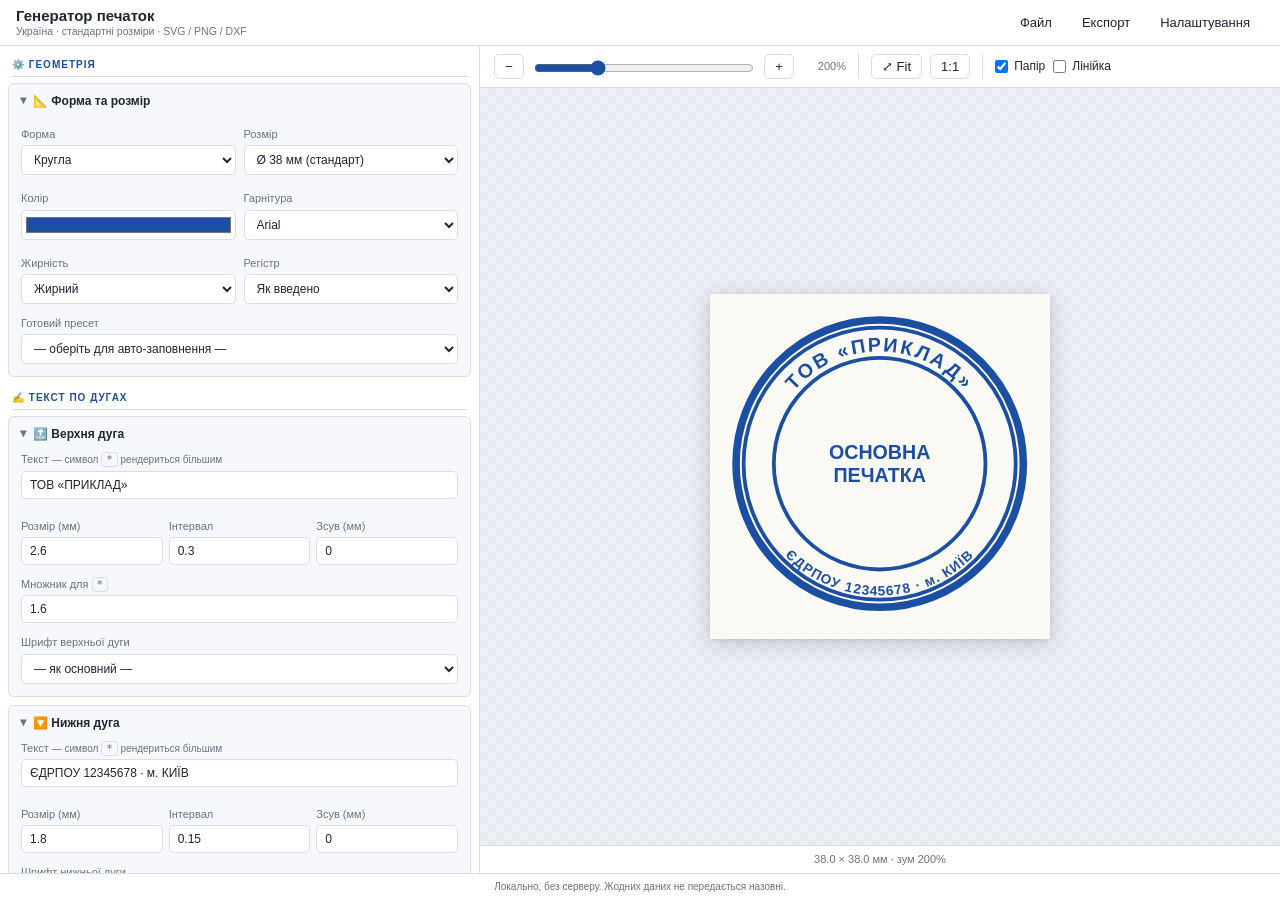
==== index.html @ 59ad6c91 "feat: батч UX — секції за формою, click-to-edit, овальні арки - Трикутник: bbox-центрований замість " ====
<!DOCTYPE html>
<html lang="uk">
<head>
<meta charset="UTF-8" />
<meta name="viewport" content="width=device-width, initial-scale=1.0" />
<title>Генератор печаток — Україна</title>
<link rel="stylesheet" href="style.css" />
</head>
<body>
<header>
  <div class="header-inner">
    <div class="header-title">
      <h1>Генератор печаток</h1>
      <p class="subtitle">Україна · стандартні розміри · SVG / PNG / DXF</p>
    </div>
    <nav class="menubar">
      <div class="menu" data-menu="file">
        <button class="menu-trigger" type="button">Файл</button>
        <ul class="menu-dropdown" role="menu">
          <li class="menu-section">У браузері (швидко)</li>
          <li><button class="menu-item" id="saveAsUserPreset" type="button"><span class="mi-icon">★</span>Зберегти як пресет…</button></li>
          <li><button class="menu-item" id="deleteUserPreset" type="button"><span class="mi-icon">🗑</span>Видалити пресет з браузера…</button></li>
          <li class="separator"></li>
          <li class="menu-section">Файл</li>
          <li><button class="menu-item" id="importJson" type="button"><span class="mi-icon">📂</span>Завантажити JSON…</button></li>
          <li><button class="menu-item" id="exportJson" type="button"><span class="mi-icon">💾</span>Зберегти JSON</button></li>
          <li><button class="menu-item" id="copySvg" type="button"><span class="mi-icon">📋</span>Скопіювати SVG в буфер</button></li>
          <li class="separator"></li>
          <li><button class="menu-item" id="resetBtn" type="button"><span class="mi-icon">↺</span>Скинути все</button></li>
          <li class="menu-info">Стан печатки авто-зберігається в браузері при кожній зміні</li>
        </ul>
      </div>

      <div class="menu" data-menu="export">
        <button class="menu-trigger" type="button">Експорт</button>
        <ul class="menu-dropdown" role="menu">
          <li class="menu-section">Векторні (друк / гравіювання)</li>
          <li><button class="menu-item" id="exportSvg" type="button"><span class="mi-icon">⬇</span>SVG (Inkscape, браузер, веб)</button></li>
          <li><button class="menu-item" id="exportDxf" type="button" title="AutoCAD R12 ASCII"><span class="mi-icon">⬇</span>DXF (Fusion 360, AutoCAD, CAD)</button></li>
          <li class="separator"></li>
          <li class="menu-section">PNG (растр)</li>
          <li><button class="menu-item png-item" data-dpi="300" type="button"><span class="mi-icon">🖼</span>PNG · 300 dpi <span class="mi-hint">(перегляд)</span></button></li>
          <li><button class="menu-item png-item" data-dpi="600" type="button"><span class="mi-icon">🖼</span>PNG · 600 dpi <span class="mi-hint">(друк)</span></button></li>
          <li><button class="menu-item png-item" data-dpi="1200" type="button"><span class="mi-icon">🖼</span>PNG · 1200 dpi <span class="mi-hint">(якісний друк)</span></button></li>
          <li><button class="menu-item png-item" data-dpi="2400" type="button"><span class="mi-icon">🖼</span>PNG · 2400 dpi <span class="mi-hint">(гравіювання)</span></button></li>
          <li><button class="menu-item png-item" data-dpi="4800" type="button"><span class="mi-icon">🖼</span>PNG · 4800 dpi <span class="mi-hint">(максимум)</span></button></li>
        </ul>
      </div>

      <div class="menu" data-menu="settings">
        <button class="menu-trigger" type="button">Налаштування</button>
        <ul class="menu-dropdown" role="menu">
          <li>
            <label class="menu-toggle">
              <input type="checkbox" id="exportAsCurves" />
              <span>Текст → криві <span class="mi-hint">(для CAD/CNC)</span></span>
            </label>
          </li>
          <li class="separator"></li>
          <li class="menu-section">Підказки</li>
          <li class="menu-info">SVG — масштаб уже сумісний з Fusion 360</li>
          <li class="menu-info">DXF завжди експортується у криві</li>
          <li class="menu-info">PNG — обери DPI у меню «Експорт»</li>
        </ul>
      </div>

      <input type="file" id="importJsonFile" accept=".json,application/json" style="display:none;" />
    </nav>
  </div>
</header>

<main>
  <!-- ========== SIDEBAR ========== -->
  <aside class="controls">

    <h2 class="group-title">⚙️ Геометрія</h2>

    <details open>
      <summary>📐 Форма та розмір</summary>
      <div class="grid-2">
        <label>Форма
          <select id="shape">
            <option value="circle">Кругла</option>
            <option value="ellipse">Овальна</option>
            <option value="rect">Прямокутна</option>
            <option value="triangle">Трикутна</option>
          </select>
        </label>
        <label>Розмір
          <select id="size">
            <option data-shape="circle" value="38">Ø 38 мм (стандарт)</option>
            <option data-shape="circle" value="40">Ø 40 мм</option>
            <option data-shape="circle" value="42">Ø 42 мм</option>
            <option data-shape="circle" value="45">Ø 45 мм</option>
            <option data-shape="circle" value="30">Ø 30 мм</option>
            <option data-shape="circle" value="25">Ø 25 мм</option>
            <option data-shape="ellipse" value="50x35">50 × 35 мм</option>
            <option data-shape="ellipse" value="55x35">55 × 35 мм</option>
            <option data-shape="ellipse" value="60x40">60 × 40 мм</option>
            <option data-shape="rect" value="60x25">60 × 25 мм</option>
            <option data-shape="rect" value="70x30">70 × 30 мм</option>
            <option data-shape="rect" value="50x20">50 × 20 мм</option>
            <option data-shape="triangle" value="45">45 мм</option>
            <option data-shape="triangle" value="50">50 мм</option>
          </select>
        </label>
        <label>Колір
          <input type="color" id="color" value="#1a4fa3" />
        </label>
        <label>Гарнітура
          <select id="font">
            <option value="Arial, sans-serif">Arial</option>
            <option value="'Times New Roman', serif">Times New Roman</option>
            <option value="'Courier New', monospace">Courier New</option>
            <option value="Verdana, sans-serif">Verdana</option>
            <option value="Tahoma, sans-serif">Tahoma</option>
            <option value="Georgia, serif">Georgia</option>
            <option value="'PT Sans', sans-serif">PT Sans</option>
            <option value="'PT Serif', serif">PT Serif</option>
          </select>
        </label>
        <label>Жирність
          <select id="weight">
            <option value="normal">Звичайний</option>
            <option value="bold" selected>Жирний</option>
          </select>
        </label>
        <label>Регістр
          <select id="case">
            <option value="normal" selected>Як введено</option>
            <option value="upper">ВЕЛИКІ</option>
          </select>
        </label>
      </div>
      <label class="preset-row">Готовий пресет
        <select id="preset">
          <option value="">— оберіть для авто-заповнення —</option>
        </select>
      </label>
    </details>

    <h2 class="group-title" data-shape="circle ellipse">✍️ Текст по дугах</h2>

    <details open data-shape="circle ellipse">
      <summary>🔝 Верхня дуга</summary>
      <label>Текст <span class="hint-inline">— символ <code>*</code> рендериться більшим</span>
        <input type="text" id="topText" value="ТОВ «ПРИКЛАД»" />
      </label>
      <div class="grid-3">
        <label>Розмір (мм)
          <input type="number" id="topSize" value="2.6" step="0.1" min="1" max="6" />
        </label>
        <label>Інтервал
          <input type="number" id="topSpacing" value="0.3" step="0.05" min="-1" max="3" />
        </label>
        <label>Зсув (мм)
          <input type="number" id="topOffset" value="0" step="0.2" min="-10" max="10" />
        </label>
      </div>
      <label>Множник для <code>*</code>
        <input type="number" id="topStarMul" value="1.6" step="0.1" min="1" max="3" />
      </label>
      <label>Шрифт верхньої дуги
        <select id="topFont">
          <option value="">— як основний —</option>
          <option value="Arial, sans-serif">Arial</option>
          <option value="'Arial Narrow', Arial, sans-serif">Arial Narrow</option>
          <option value="'Arial Black', Arial, sans-serif">Arial Black</option>
          <option value="'Times New Roman', serif">Times New Roman</option>
          <option value="Georgia, serif">Georgia</option>
          <option value="'Courier New', monospace">Courier New</option>
          <option value="Verdana, sans-serif">Verdana</option>
          <option value="Tahoma, sans-serif">Tahoma</option>
          <option value="'Trebuchet MS', sans-serif">Trebuchet MS</option>
          <option value="Impact, sans-serif">Impact</option>
          <option value="'Antonio', Impact, sans-serif">Antonio (близько до Impact, є bold)</option>
          <option value="'Oswald', Impact, sans-serif">Oswald (display, є italic-фейк)</option>
          <option value="'Bebas Neue', Impact, sans-serif">Bebas Neue (тільки Regular)</option>
          <option value="'Anton', Impact, sans-serif">Anton (тільки Regular, дуже жирний)</option>
          <option value="'PT Sans', sans-serif">PT Sans</option>
          <option value="'PT Serif', serif">PT Serif</option>
        </select>
      </label>
    </details>

    <details open data-shape="circle ellipse">
      <summary>🔽 Нижня дуга</summary>
      <label>Текст <span class="hint-inline">— символ <code>*</code> рендериться більшим</span>
        <input type="text" id="bottomText" value="ЄДРПОУ 12345678 · м. КИЇВ" />
      </label>
      <div class="grid-3">
        <label>Розмір (мм)
          <input type="number" id="bottomSize" value="1.8" step="0.1" min="1" max="6" />
        </label>
        <label>Інтервал
          <input type="number" id="bottomSpacing" value="0.15" step="0.05" min="-1" max="3" />
        </label>
        <label>Зсув (мм)
          <input type="number" id="bottomOffset" value="0" step="0.2" min="-10" max="10" />
        </label>
      </div>
      <label>Шрифт нижньої дуги
        <select id="bottomFont">
          <option value="">— як основний —</option>
          <option value="Arial, sans-serif">Arial</option>
          <option value="'Arial Narrow', Arial, sans-serif">Arial Narrow</option>
          <option value="'Arial Black', Arial, sans-serif">Arial Black</option>
          <option value="'Times New Roman', serif">Times New Roman</option>
          <option value="Georgia, serif">Georgia</option>
          <option value="'Courier New', monospace">Courier New</option>
          <option value="Verdana, sans-serif">Verdana</option>
          <option value="Tahoma, sans-serif">Tahoma</option>
          <option value="'Trebuchet MS', sans-serif">Trebuchet MS</option>
          <option value="Impact, sans-serif">Impact</option>
          <option value="'Antonio', Impact, sans-serif">Antonio (близько до Impact, є bold)</option>
          <option value="'Oswald', Impact, sans-serif">Oswald (display, є italic-фейк)</option>
          <option value="'Bebas Neue', Impact, sans-serif">Bebas Neue (тільки Regular)</option>
          <option value="'Anton', Impact, sans-serif">Anton (тільки Regular, дуже жирний)</option>
          <option value="'PT Sans', sans-serif">PT Sans</option>
          <option value="'PT Serif', serif">PT Serif</option>
        </select>
      </label>
    </details>

    <details data-shape="circle">
      <summary>↘ Середня дуга (під центром, напр. «Код …»)</summary>
      <label>Текст
        <input type="text" id="midText" value="" />
      </label>
      <div class="grid-3">
        <label>Розмір (мм)
          <input type="number" id="midSize" value="1.7" step="0.1" min="1" max="5" />
        </label>
        <label>Діаметр (мм)
          <input type="number" id="midRadius" value="24" step="0.5" min="3" max="50" />
        </label>
        <label>Положення
          <select id="midPos">
            <option value="bottom">Знизу</option>
            <option value="top">Зверху</option>
          </select>
        </label>
      </div>
      <div class="grid-2">
        <label>Інтервал
          <input type="number" id="midSpacing" value="0.1" step="0.05" min="-1" max="3" />
        </label>
        <label>Зсув (мм)
          <input type="number" id="midOffset" value="0" step="0.2" min="-10" max="10" />
        </label>
      </div>
      <label>Шрифт
        <select id="midFont">
          <option value="">— як основний —</option>
          <option value="Arial, sans-serif">Arial</option>
          <option value="'Arial Narrow', Arial, sans-serif">Arial Narrow</option>
          <option value="'Times New Roman', serif">Times New Roman</option>
          <option value="Georgia, serif">Georgia</option>
          <option value="'Courier New', monospace">Courier New</option>
          <option value="Verdana, sans-serif">Verdana</option>
          <option value="Tahoma, sans-serif">Tahoma</option>
          <option value="Impact, sans-serif">Impact</option>
          <option value="'Antonio', Impact, sans-serif">Antonio</option>
          <option value="'Oswald', Impact, sans-serif">Oswald</option>
          <option value="'Bebas Neue', Impact, sans-serif">Bebas Neue</option>
          <option value="'Anton', Impact, sans-serif">Anton</option>
          <option value="'PT Sans', sans-serif">PT Sans</option>
        </select>
      </label>
    </details>

    <details open>
      <summary>📝 Центральний блок</summary>
      <div class="center-globals">
        <div class="grid-2">
          <label>Висота рядка (×шрифт)
            <input type="number" id="lineSpacing" value="1.18" step="0.02" min="0.9" max="2.5" />
          </label>
          <label>Зсув по Y (мм)
            <input type="number" id="centerYOffset" value="0" step="0.2" min="-15" max="15" />
          </label>
        </div>
      </div>
      <div class="center-lines-label">Рядки тексту</div>
      <div id="centerLines"></div>
      <button id="addLine" class="full">+ Додати рядок</button>
    </details>

    <h2 class="group-title">🔗 Кільця</h2>

    <details open>
      <summary>⭕ Зовнішнє кільце (основне)</summary>
      <label>Стиль
        <select id="outerStyle">
          <option value="solid">№ 01 — суцільне</option>
          <option value="thin">№ 02 — тонке</option>
          <option value="double">№ 03 — подвійне</option>
          <option value="text">№ 04 — з текстом-візерунком</option>
        </select>
      </label>
      <label>Товщина (мм)
        <input type="number" id="outerWidth" value="1.0" step="0.05" min="0" max="3" />
      </label>
      <label id="outerPatternTextLabel" style="display:none;">Текст-візерунок (повторюватиметься)
        <input type="text" id="outerPatternText" value="* ЗРАЗОК * ПЕЧАТКА *" />
      </label>
    </details>

    <details open data-shape="circle">
      <summary>◯ Друге кільце (тонке, біля зовнішнього)</summary>
      <label>
        <input type="checkbox" id="ring2Enabled" checked />
        Увімкнути друге кільце
      </label>
      <div class="grid-2">
        <label>Діаметр (мм)
          <input type="number" id="ring2Diameter" value="36" step="0.5" min="5" max="100" />
        </label>
        <label>Товщина (мм)
          <input type="number" id="ring2Width" value="0.5" step="0.05" min="0" max="2" />
        </label>
      </div>
      <label>Стиль
        <select id="ring2Style">
          <option value="solid">Суцільна</option>
          <option value="dashed">Пунктир</option>
        </select>
      </label>
    </details>

    <details open>
      <summary>🌀 Внутрішнє кільце</summary>
      <label>Стиль
        <select id="innerRingStyle">
          <option value="none">— без —</option>
          <option value="simple" selected>№ 00 — просте кільце</option>
          <option value="dashed">№ 01 — пунктир</option>
          <option value="zigzag">№ 02 — зигзаг</option>
          <option value="meander">№ 03 — меандр (грецький)</option>
          <option value="chain">№ 04 — ланцюг</option>
          <option value="rope">№ 05 — мотузка</option>
          <option value="braid">№ 06 — плетіння</option>
          <option value="cable">№ 07 — кабель</option>
          <option value="dots">№ 08 — крапки</option>
        </select>
      </label>
      <div class="grid-2">
        <label>Діаметр (мм)
          <input type="number" id="innerDiameter" value="28" step="0.5" min="5" max="100" />
        </label>
        <label>Товщина (мм)
          <input type="number" id="innerWidth" value="0.5" step="0.05" min="0" max="2" />
        </label>
      </div>
      <label>Висота візерунка (мм)
        <input type="number" id="innerPatternHeight" value="1.2" step="0.1" min="0.3" max="4" />
      </label>
    </details>

    <h2 class="group-title">🎨 Декор</h2>

    <details data-shape="circle ellipse">
      <summary>🛡 Захисний узор (гільош)</summary>
      <label>Узор
        <select id="guillochePattern">
          <option value="none">— без узору —</option>
          <option value="dots">№ 01 — крапки</option>
          <option value="dotsDense">№ 02 — щільні крапки</option>
          <option value="diagonal">№ 03 — діагональ</option>
          <option value="crosshatch">№ 04 — сітка</option>
          <option value="waves">№ 05 — хвилі</option>
          <option value="mesh">№ 06 — кружки</option>
          <option value="weave">№ 07 — плетіння</option>
          <option value="moire">№ 08 — муар</option>
        </select>
      </label>
      <label>Прозорість
        <input type="range" id="guillocheOpacity" min="5" max="100" value="20" />
      </label>
      <label>Щільність
        <input type="range" id="guillocheDensity" min="20" max="200" value="100" />
      </label>
    </details>

    <details>
      <summary>💧 Реалістичність</summary>
      <label>
        <input type="checkbox" id="distress" />
        Ефект потертості (нерівний відбиток)
      </label>
      <label>Інтенсивність потертості
        <input type="range" id="distressLevel" min="0" max="100" value="40" />
      </label>
    </details>

    <h2 class="group-title">🖼 Лого та звірка</h2>

    <details>
      <summary>🎯 Лого в центрі (SVG)</summary>
      <label>Завантажити SVG лого
        <input type="file" id="logoFile" accept=".svg,image/svg+xml" />
      </label>
      <div class="logo-actions">
        <button id="logoClear" type="button">🗑 Прибрати</button>
        <span id="logoFileName" class="logo-filename">— не вибрано —</span>
      </div>
      <label>
        <input type="checkbox" id="logoEnabled" />
        Показувати лого
      </label>
      <label>Розмір (мм)
        <input type="range" id="logoSize" min="2" max="40" step="0.5" value="10" />
      </label>
      <div class="grid-2">
        <label>X (мм)
          <input type="number" id="logoX" value="0" step="0.2" />
        </label>
        <label>Y (мм)
          <input type="number" id="logoY" value="0" step="0.2" />
        </label>
      </div>
      <label>Поворот (°)
        <input type="range" id="logoRotate" min="-180" max="180" value="0" />
      </label>
      <label>
        <input type="checkbox" id="logoTint" checked />
        Перефарбувати у колір печатки
      </label>
      <input type="hidden" id="showStars" />
      <input type="hidden" id="separator" value="*" />
    </details>

    <details>
      <summary>📷 Підкладка з фотографією</summary>
      <label>Завантажити фото
        <input type="file" id="bgFile" accept="image/*" />
      </label>
      <button id="bgClear" class="full" style="margin-top:6px;">Прибрати фото</button>
      <label>Прозорість
        <input type="range" id="bgOpacity" min="0" max="100" value="60" />
      </label>
      <label>Масштаб (%)
        <input type="range" id="bgScale" min="10" max="500" value="100" />
      </label>
      <div class="grid-2">
        <label>X (мм)
          <input type="number" id="bgX" value="0" step="0.5" />
        </label>
        <label>Y (мм)
          <input type="number" id="bgY" value="0" step="0.5" />
        </label>
      </div>
      <label>Поворот (°)
        <input type="range" id="bgRotate" min="-180" max="180" value="0" />
      </label>
      <label>
        <input type="checkbox" id="bgOnTop" />
        Над печаткою (інакше — під)
      </label>
      <p class="hint" style="background:none;border:none;padding:0;margin:8px 0 0;">
        💡 Утримуй <kbd>Shift</kbd> і тягни мишкою по фото — щоб переміщувати.
      </p>
    </details>

  </aside>

  <!-- ========== PREVIEW ========== -->
  <section class="preview">
    <div class="preview-toolbar">
      <button class="zoom-btn" id="zoomOut" title="Зменшити">−</button>
      <input type="range" id="zoomSlider" min="50" max="600" value="200" step="10" />
      <button class="zoom-btn" id="zoomIn" title="Збільшити">+</button>
      <span class="zoom-label" id="zoomLabel">200%</span>
      <span class="sep"></span>
      <button class="zoom-btn" id="zoomFit" title="Підігнати">⤢ Fit</button>
      <button class="zoom-btn" id="zoom100" title="100%">1:1</button>
      <span class="sep"></span>
      <label class="bg-toggle">
        <input type="checkbox" id="showPaper" checked /> Папір
      </label>
      <label class="bg-toggle">
        <input type="checkbox" id="showRuler" /> Лінійка
      </label>
    </div>
    <div class="preview-area" id="previewArea">
      <div class="preview-canvas" id="previewCanvas">
        <img id="bgImage" alt="" />
        <div id="stage"></div>
      </div>
    </div>
    <p class="hint" id="dimsLabel">—</p>
  </section>
</main>

<footer>Локально, без серверу. Жодних даних не передається назовні.</footer>

<template id="line-row-template">
  <div class="line-row">
    <input type="text" class="line-text" placeholder="Текст рядка" />
    <div class="line-controls">
      <input type="number" class="line-size" value="2.0" step="0.1" min="0.5" max="10" title="Розмір (мм)" placeholder="мм" />
      <select class="line-weight" title="Жирність">
        <option value="">авто</option>
        <option value="normal">звич.</option>
        <option value="bold">жирн.</option>
      </select>
      <select class="line-style" title="Стиль">
        <option value="normal">прямий</option>
        <option value="italic">курсив</option>
      </select>
      <select class="line-font" title="Шрифт цього рядка">
        <option value="">— основний шрифт —</option>
        <option value="Arial, sans-serif">Arial</option>
        <option value="'Arial Narrow', Arial, sans-serif">Arial Narrow</option>
        <option value="'Arial Black', Arial, sans-serif">Arial Black</option>
        <option value="'Times New Roman', serif">Times New Roman</option>
        <option value="Georgia, serif">Georgia</option>
        <option value="'Courier New', monospace">Courier New</option>
        <option value="Verdana, sans-serif">Verdana</option>
        <option value="Tahoma, sans-serif">Tahoma</option>
        <option value="'Trebuchet MS', sans-serif">Trebuchet MS</option>
        <option value="Impact, sans-serif">Impact</option>
        <option value="'Antonio', Impact, sans-serif">Antonio</option>
        <option value="'Oswald', Impact, sans-serif">Oswald</option>
        <option value="'Bebas Neue', Impact, sans-serif">Bebas Neue</option>
        <option value="'Anton', Impact, sans-serif">Anton</option>
        <option value="'PT Sans', sans-serif">PT Sans</option>
        <option value="'PT Serif', serif">PT Serif</option>
      </select>
      <button class="line-up" title="Підняти вище">▲</button>
      <button class="line-down" title="Опустити нижче">▼</button>
      <button class="line-remove" title="Видалити рядок">✕</button>
    </div>
  </div>
</template>

<script src="app.js"></script>
</body>
</html>
---- style.css ----
/* Локальні шрифти для попереднього перегляду — встановлюються через ./setup-fonts.sh */
@font-face {
  font-family: "Antonio";
  src: url("fonts/Antonio-VF.ttf") format("truetype-variations");
  font-weight: 100 700;
  font-style: normal;
}
@font-face {
  font-family: "Oswald";
  src: url("fonts/Oswald-VF.ttf") format("truetype-variations");
  font-weight: 200 700;
  font-style: normal;
}
@font-face {
  font-family: "Bebas Neue";
  src: url("fonts/BebasNeue-Regular.ttf") format("truetype");
  font-weight: 400;
  font-style: normal;
}
@font-face {
  font-family: "Anton";
  src: url("fonts/Anton-Regular.ttf") format("truetype");
  font-weight: 400;
  font-style: normal;
}

:root {
  --bg: #eef0f5;
  --panel: #ffffff;
  --panel-2: #f7f8fb;
  --border: #d8dde6;
  --border-strong: #b9c0cd;
  --text: #1f2533;
  --muted: #6b7280;
  --accent: #1a4fa3;
  --accent-hover: #143d80;
  --paper: #fbf9f4;
  --paper-shadow: rgba(0, 0, 0, 0.18);
}

* { box-sizing: border-box; }
html, body { margin: 0; padding: 0; }

body {
  font-family: -apple-system, BlinkMacSystemFont, "Segoe UI", Roboto, "PT Sans", sans-serif;
  background: var(--bg);
  color: var(--text);
  line-height: 1.4;
  font-size: 13px;
  height: 100vh;
  display: flex;
  flex-direction: column;
  overflow: hidden;
}

/* ===== HEADER ===== */
header {
  background: var(--panel);
  border-bottom: 1px solid var(--border);
  flex: 0 0 auto;
}
.header-inner {
  display: flex;
  justify-content: space-between;
  align-items: center;
  padding: 8px 16px;
  gap: 16px;
  min-height: 44px;
}
.header-title { display: flex; flex-direction: column; line-height: 1.1; }
header h1 { margin: 0; font-size: 15px; font-weight: 600; }
.subtitle { margin: 1px 0 0; font-size: 10.5px; color: var(--muted); }
/* ===== MENU BAR ===== */
.menubar {
  display: flex;
  align-items: center;
  gap: 2px;
  position: relative;
  z-index: 50;
}
.menu { position: relative; }

.menu-trigger {
  background: transparent;
  border: none;
  padding: 7px 14px;
  cursor: pointer;
  font-size: 13px;
  color: var(--text);
  border-radius: 5px;
  font-family: inherit;
  font-weight: 500;
  transition: background .12s, color .12s;
}
.menu-trigger:hover { background: #eef0f5; }
.menu.open .menu-trigger {
  background: var(--accent);
  color: #fff;
}

/* Dropdowns open to the LEFT of the trigger (right-aligned) so they don't
   overflow the viewport when the menubar is at the right edge of the header. */
.menu-dropdown {
  display: none;
  position: absolute;
  top: calc(100% + 6px);
  right: 0;
  left: auto;
  background: #fff;
  border: 1px solid var(--border);
  border-radius: 8px;
  box-shadow:
    0 10px 30px rgba(15, 25, 50, 0.12),
    0 2px 8px rgba(15, 25, 50, 0.06);
  list-style: none;
  margin: 0;
  padding: 5px;
  min-width: 260px;
  z-index: 100;
  animation: menuFadeIn .12s ease-out;
}
@keyframes menuFadeIn {
  from { opacity: 0; transform: translateY(-4px); }
  to   { opacity: 1; transform: translateY(0); }
}
.menu.open .menu-dropdown { display: block; }
.menu-dropdown li { margin: 0; padding: 0; }

.menu-item,
.menu-toggle {
  display: flex;
  align-items: center;
  gap: 10px;
  width: 100%;
  padding: 7px 10px;
  text-align: left;
  background: transparent;
  border: none;
  cursor: pointer;
  font-size: 13px;
  color: var(--text);
  font-family: inherit;
  border-radius: 5px;
  margin: 0;
  line-height: 1.3;
}
.menu-item:hover,
.menu-toggle:hover {
  background: var(--accent);
  color: #fff;
}
.menu-item:hover .mi-key,
.menu-item:hover .mi-hint {
  color: rgba(255, 255, 255, 0.78);
}

.mi-icon {
  width: 16px;
  display: inline-flex;
  align-items: center;
  justify-content: center;
  font-size: 12px;
  flex-shrink: 0;
  opacity: 0.7;
}
.menu-item:hover .mi-icon { opacity: 1; }

.mi-key {
  margin-left: auto;
  font-size: 10px;
  color: var(--muted);
  font-family: ui-monospace, "SF Mono", Menlo, monospace;
  background: var(--panel-2);
  border: 1px solid var(--border);
  border-radius: 3px;
  padding: 1px 5px;
}
.menu-item:hover .mi-key {
  background: rgba(255, 255, 255, 0.18);
  border-color: rgba(255, 255, 255, 0.25);
}
.mi-hint {
  font-size: 11px;
  color: var(--muted);
  font-weight: normal;
  margin-left: auto;
}

.menu-section {
  padding: 9px 10px 4px;
  font-size: 10px;
  text-transform: uppercase;
  letter-spacing: 0.7px;
  color: var(--muted);
  font-weight: 600;
}
.menu-section + li button.menu-item { margin-top: 1px; }

.menu-info {
  padding: 3px 10px;
  font-size: 11px;
  color: var(--muted);
  line-height: 1.4;
  cursor: default;
}

.menu-toggle input {
  margin: 0;
  accent-color: var(--accent);
}

.separator {
  border-top: 1px solid var(--border);
  margin: 5px 4px;
  list-style: none;
}

.menubar.busy .menu-trigger[data-menu="settings"]::after,
.menu[data-menu="settings"] .menu-toggle::after {
  content: "";
}
.menubar.busy::after {
  content: "Завантаження шрифтів…";
  font-size: 10px;
  color: var(--accent);
  margin-left: 8px;
  align-self: center;
}

/* ===== MAIN LAYOUT ===== */
main {
  flex: 1 1 auto;
  display: grid;
  grid-template-columns: 480px 1fr;
  overflow: hidden;
}

/* ===== SIDEBAR ===== */
.controls {
  background: var(--panel);
  border-right: 1px solid var(--border);
  overflow-y: auto;
  padding: 8px;
}
.group-title {
  font-size: 10px;
  text-transform: uppercase;
  letter-spacing: 1px;
  color: var(--accent);
  font-weight: 700;
  margin: 14px 4px 6px;
  padding-bottom: 4px;
  border-bottom: 1px solid var(--border);
  display: flex;
  align-items: center;
  gap: 6px;
}
.controls > .group-title:first-child { margin-top: 4px; }

/* Show only sections relevant to the current shape. JS toggles `body.shape-*`. */
body.shape-circle    [data-shape]:not([data-shape~="circle"])   { display: none; }
body.shape-ellipse   [data-shape]:not([data-shape~="ellipse"])  { display: none; }
body.shape-rect      [data-shape]:not([data-shape~="rect"])     { display: none; }
body.shape-triangle  [data-shape]:not([data-shape~="triangle"]) { display: none; }

.logo-actions {
  display: flex;
  align-items: center;
  gap: 8px;
  margin-top: 6px;
}
.logo-actions button {
  flex: 0 0 auto;
}
.logo-filename {
  font-size: 11px;
  color: var(--muted);
  white-space: nowrap;
  overflow: hidden;
  text-overflow: ellipsis;
}
.controls details {
  background: var(--panel-2);
  border: 1px solid var(--border);
  border-radius: 6px;
  padding: 0;
  margin-bottom: 8px;
}
.controls summary {
  list-style: none;
  cursor: pointer;
  padding: 9px 12px;
  font-weight: 600;
  font-size: 12px;
  color: var(--text);
  user-select: none;
  border-radius: 6px;
}
.controls summary::-webkit-details-marker { display: none; }
.controls summary::before {
  content: "▸";
  display: inline-block;
  margin-right: 6px;
  transition: transform .15s;
  color: var(--muted);
}
.controls details[open] summary::before { transform: rotate(90deg); }
.controls details > *:not(summary) {
  margin: 0 12px 12px;
}
.controls details > label:first-of-type:not(summary + *) { margin-top: 4px; }

label {
  display: block;
  font-size: 11px;
  color: var(--muted);
  margin-top: 8px;
}
label:has(input[type="checkbox"]) {
  color: var(--text);
  font-size: 12px;
  display: flex;
  align-items: center;
  gap: 6px;
}
input[type="text"], input[type="number"], input[type="color"], select {
  width: 100%;
  margin-top: 3px;
  padding: 6px 8px;
  border: 1px solid var(--border);
  border-radius: 5px;
  font-size: 12px;
  background: #fff;
  color: var(--text);
  font-family: inherit;
}
input[type="color"] { padding: 2px; height: 30px; cursor: pointer; }
input[type="range"] { width: 100%; padding: 0; margin-top: 4px; accent-color: var(--accent); }

.grid-2 { display: grid; grid-template-columns: 1fr 1fr; gap: 8px; }
.grid-3 { display: grid; grid-template-columns: 1fr 1fr 1fr; gap: 6px; }

.preset-row { margin-top: 12px !important; }

/* ===== CENTER LINES ===== */
.center-globals {
  padding-bottom: 12px;
  margin-bottom: 4px;
  border-bottom: 1px dashed var(--border);
}
.center-lines-label {
  font-size: 10px;
  text-transform: uppercase;
  letter-spacing: 0.6px;
  color: var(--muted);
  font-weight: 600;
  margin: 10px 0 6px;
}
#centerLines { display: flex; flex-direction: column; gap: 8px; margin-bottom: 4px; }
.line-row {
  display: grid;
  grid-template-rows: auto auto;
  grid-template-columns: 1fr;
  gap: 5px;
  padding: 8px;
  background: #fff;
  border: 1px solid var(--border);
  border-radius: 6px;
  position: relative;
}
.line-row .line-text {
  font-size: 14px;
  padding: 7px 9px;
  margin: 0;
  font-weight: 500;
}
.line-row .line-controls {
  display: grid;
  grid-template-columns: 70px 80px 80px 1fr auto auto auto;
  gap: 4px;
  align-items: center;
}
.line-row .line-controls input,
.line-row .line-controls select {
  margin: 0;
  padding: 4px 6px;
  font-size: 11px;
  height: 26px;
}
.line-row .line-controls button {
  padding: 0;
  width: 26px;
  height: 26px;
  font-size: 11px;
  border: 1px solid var(--border);
  background: #fff;
  border-radius: 4px;
  cursor: pointer;
  color: var(--muted);
  display: flex;
  align-items: center;
  justify-content: center;
}
.line-row .line-controls button:hover { background: #eef1f6; color: var(--text); }
.line-row .line-remove:hover { background: #ffe6e6 !important; color: #b30000 !important; border-color: #f3b3b3 !important; }
.line-controls-label {
  font-size: 9px;
  text-transform: uppercase;
  letter-spacing: 0.5px;
  color: var(--muted);
  display: block;
}

/* ===== BUTTONS ===== */
button {
  padding: 7px 12px;
  border: 1px solid var(--border);
  background: #fff;
  border-radius: 5px;
  cursor: pointer;
  font-size: 12px;
  color: var(--text);
  font-family: inherit;
  transition: background .15s, border-color .15s;
}
button:hover { background: #f0f2f7; border-color: var(--border-strong); }
button.primary { background: var(--accent); border-color: var(--accent); color: #fff; }
button.primary:hover { background: var(--accent-hover); }
button.ghost { background: transparent; border-color: transparent; color: var(--muted); }
button.ghost:hover { background: #eef0f5; color: var(--text); }
button.full { width: 100%; margin-top: 8px; }

/* ===== PREVIEW ===== */
.preview {
  background: var(--bg);
  display: flex;
  flex-direction: column;
  overflow: hidden;
}
.preview-toolbar {
  display: flex;
  align-items: center;
  gap: 8px;
  padding: 8px 14px;
  background: var(--panel);
  border-bottom: 1px solid var(--border);
  flex: 0 0 auto;
}
.zoom-btn {
  padding: 4px 10px;
  font-size: 13px;
  min-width: 30px;
}
#zoomSlider { flex: 1 1 auto; max-width: 220px; }
.zoom-label {
  font-size: 11px;
  color: var(--muted);
  font-variant-numeric: tabular-nums;
  min-width: 44px;
  text-align: right;
}
.sep { width: 1px; background: var(--border); align-self: stretch; margin: 0 4px; }
.bg-toggle { font-size: 11px; color: var(--muted); display: flex; align-items: center; gap: 4px; margin: 0; }
.bg-toggle input { margin: 0; }

.preview-area {
  flex: 1 1 auto;
  overflow: auto;
  display: flex;
  align-items: center;
  justify-content: center;
  padding: 30px;
  background:
    linear-gradient(45deg, #e6e9f0 25%, transparent 25%),
    linear-gradient(-45deg, #e6e9f0 25%, transparent 25%),
    linear-gradient(45deg, transparent 75%, #e6e9f0 75%),
    linear-gradient(-45deg, transparent 75%, #e6e9f0 75%);
  background-size: 16px 16px;
  background-position: 0 0, 0 8px, 8px -8px, -8px 0;
  background-color: var(--bg);
}
.preview-canvas {
  position: relative;
  background: var(--paper);
  box-shadow: 0 4px 20px var(--paper-shadow), 0 1px 4px rgba(0,0,0,0.08);
  padding: 20px;
  display: inline-block;
  transition: background .15s;
}
.preview-canvas.no-paper {
  background: transparent;
  box-shadow: none;
  padding: 0;
}
.preview-canvas.with-ruler {
  background-image:
    linear-gradient(to right, rgba(0,0,0,0.08) 1px, transparent 1px),
    linear-gradient(to bottom, rgba(0,0,0,0.08) 1px, transparent 1px);
  background-size: 3.78px 3.78px; /* 1mm */
}
#stage { display: inline-block; position: relative; z-index: 1; }
#stage svg { display: block; }

/* Click-to-edit: hover highlights tagged element, click opens its sidebar section */
#stage svg [data-section] { cursor: pointer; }
#stage svg [data-section]:hover {
  filter: drop-shadow(0 0 1px rgba(26, 79, 163, 0.7))
          drop-shadow(0 0 2px rgba(26, 79, 163, 0.4));
}

/* Briefly highlight the sidebar section opened by a click */
@keyframes sectionFlash {
  0%   { box-shadow: 0 0 0 2px var(--accent), 0 0 12px rgba(26, 79, 163, 0.5); }
  100% { box-shadow: 0 0 0 0 transparent, 0 0 0 transparent; }
}
.controls details.flash {
  animation: sectionFlash 1.2s ease-out;
}

/* Background image overlay (for visual comparison with a real stamp) */
.preview-canvas { position: relative; }
#bgImage {
  position: absolute;
  left: 50%;
  top: 50%;
  pointer-events: auto;
  transform-origin: center center;
  display: none;
  user-select: none;
  cursor: grab;
  max-width: none;
}
#bgImage.visible { display: block; }
#bgImage.dragging { cursor: grabbing; }
#bgImage.on-top { z-index: 5; }

kbd {
  background: var(--panel-2);
  border: 1px solid var(--border);
  border-radius: 3px;
  padding: 1px 4px;
  font-family: monospace;
  font-size: 11px;
}

input[type="file"] {
  font-size: 11px;
  padding: 4px;
}

.hint-inline {
  font-size: 10px;
  color: var(--muted);
  font-weight: normal;
}
.hint-inline code, label code {
  background: var(--panel-2);
  border: 1px solid var(--border);
  border-radius: 3px;
  padding: 0 4px;
  font-family: monospace;
  font-size: 11px;
}

.hint {
  margin: 0;
  padding: 6px 14px;
  font-size: 11px;
  color: var(--muted);
  background: var(--panel);
  border-top: 1px solid var(--border);
  text-align: center;
}

/* ===== FOOTER ===== */
footer {
  text-align: center;
  font-size: 10px;
  color: var(--muted);
  padding: 6px;
  background: var(--panel);
  border-top: 1px solid var(--border);
  flex: 0 0 auto;
}

/* ===== RESPONSIVE ===== */
@media (max-width: 900px) {
  body { overflow: auto; height: auto; }
  main { grid-template-columns: 1fr; }
  .controls { max-height: 50vh; }
  .preview-area { min-height: 50vh; }
}

/* Scrollbar styling */
.controls::-webkit-scrollbar, .preview-area::-webkit-scrollbar { width: 10px; height: 10px; }
.controls::-webkit-scrollbar-thumb, .preview-area::-webkit-scrollbar-thumb {
  background: var(--border-strong);
  border-radius: 5px;
}
.controls::-webkit-scrollbar-track, .preview-area::-webkit-scrollbar-track {
  background: var(--bg);
}
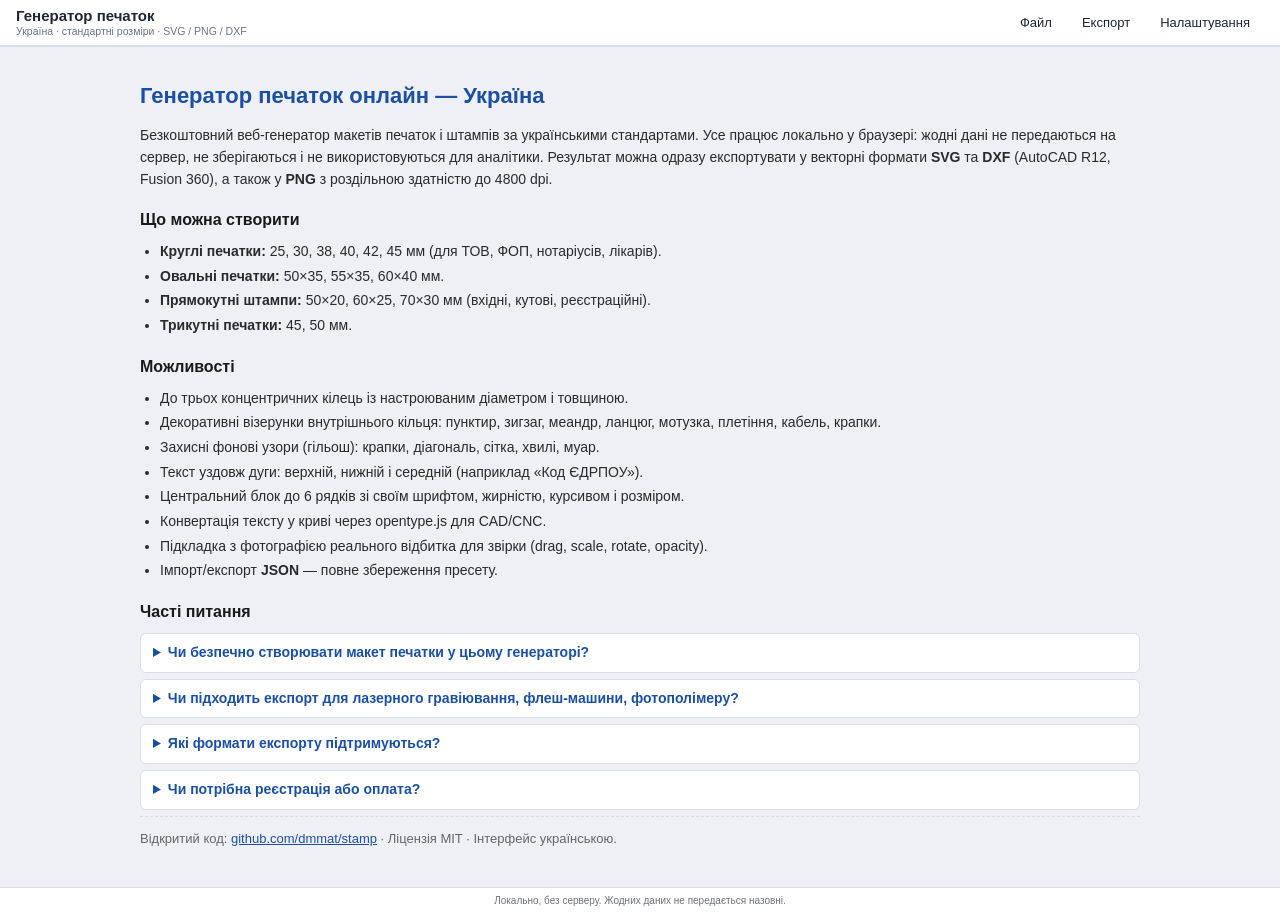
==== commit 90e39a4d: "feat: SEO-оптимізація для індексації в Google та AI-агентами - Повний набір meta-тегів: description," ====
--- a/index.html
+++ b/index.html
@@ -3,7 +3,185 @@
 <head>
 <meta charset="UTF-8" />
 <meta name="viewport" content="width=device-width, initial-scale=1.0" />
-<title>Генератор печаток — Україна</title>
+<title>Генератор печаток онлайн — Україна · SVG, PNG, DXF (круглі, овальні, прямокутні)</title>
+<meta name="description" content="Безкоштовний онлайн-генератор печаток і штампів за українськими стандартами: круглі (25–45 мм), овальні, прямокутні, трикутні. Експорт у SVG, PNG до 4800 dpi, DXF для AutoCAD і Fusion 360. Працює локально в браузері, без серверу і без передачі даних." />
+<meta name="keywords" content="генератор печаток, печатка онлайн, створити печатку, макет печатки, штамп онлайн, печатка Україна, печатка ФОП, печатка ТОВ, ЄДРПОУ, SVG печатка, DXF печатка, PNG печатка, гравіювання печатки, флеш-печатка, печатка для CNC, печатка макет безкоштовно, design stamp, ukrainian stamp generator" />
+<meta name="author" content="dmmat" />
+<meta name="robots" content="index, follow, max-image-preview:large, max-snippet:-1, max-video-preview:-1" />
+<meta name="googlebot" content="index, follow, max-image-preview:large" />
+<meta name="bingbot" content="index, follow" />
+<meta name="language" content="Ukrainian" />
+<meta name="rating" content="general" />
+<meta name="distribution" content="global" />
+<meta name="revisit-after" content="14 days" />
+<meta name="theme-color" content="#1a4fa3" />
+<meta name="color-scheme" content="light dark" />
+<meta name="application-name" content="Генератор печаток" />
+<meta name="apple-mobile-web-app-title" content="Печатки" />
+<meta name="apple-mobile-web-app-capable" content="yes" />
+<meta name="mobile-web-app-capable" content="yes" />
+<meta name="format-detection" content="telephone=no" />
+<meta name="referrer" content="strict-origin-when-cross-origin" />
+
+<!-- AI / LLM crawler hints -->
+<meta name="GPTBot" content="index, follow" />
+<meta name="ClaudeBot" content="index, follow" />
+<meta name="PerplexityBot" content="index, follow" />
+<meta name="Google-Extended" content="index, follow" />
+<meta name="Applebot-Extended" content="index, follow" />
+
+<link rel="canonical" href="https://dmmat.github.io/stamp/" />
+<link rel="alternate" hreflang="uk" href="https://dmmat.github.io/stamp/" />
+<link rel="alternate" hreflang="x-default" href="https://dmmat.github.io/stamp/" />
+
+<!-- Icons / PWA -->
+<link rel="icon" type="image/svg+xml" href="favicon.svg" />
+<link rel="apple-touch-icon" href="og-image.png" />
+<link rel="manifest" href="manifest.webmanifest" />
+
+<!-- Open Graph (Facebook, LinkedIn, Telegram, Viber, Discord, Slack) -->
+<meta property="og:type" content="website" />
+<meta property="og:locale" content="uk_UA" />
+<meta property="og:site_name" content="Генератор печаток · Україна" />
+<meta property="og:title" content="Генератор печаток онлайн — Україна · SVG, PNG, DXF" />
+<meta property="og:description" content="Створи макет печатки прямо у браузері: круглі, овальні, прямокутні, трикутні. Експорт SVG, PNG (до 4800 dpi), DXF. Локально, без серверу." />
+<meta property="og:url" content="https://dmmat.github.io/stamp/" />
+<meta property="og:image" content="https://dmmat.github.io/stamp/og-image.png" />
+<meta property="og:image:secure_url" content="https://dmmat.github.io/stamp/og-image.png" />
+<meta property="og:image:type" content="image/png" />
+<meta property="og:image:width" content="1200" />
+<meta property="og:image:height" content="630" />
+<meta property="og:image:alt" content="Превʼю згенерованої круглої печатки за стандартами України" />
+
+<!-- Twitter / X Card -->
+<meta name="twitter:card" content="summary_large_image" />
+<meta name="twitter:title" content="Генератор печаток онлайн — Україна" />
+<meta name="twitter:description" content="Створи макет печатки у браузері: SVG, PNG, DXF. Стандартні розміри. Локально, без серверу." />
+<meta name="twitter:image" content="https://dmmat.github.io/stamp/og-image.png" />
+<meta name="twitter:image:alt" content="Превʼю згенерованої круглої печатки за стандартами України" />
+
+<!-- Discovery for AI agents -->
+<link rel="alternate" type="text/plain" title="llms.txt (AI-friendly summary)" href="llms.txt" />
+
+<!-- JSON-LD structured data: WebApplication + Organization + BreadcrumbList + FAQ -->
+<script type="application/ld+json">
+{
+  "@context": "https://schema.org",
+  "@graph": [
+    {
+      "@type": "WebApplication",
+      "@id": "https://dmmat.github.io/stamp/#webapp",
+      "name": "Генератор печаток",
+      "alternateName": ["Stamp Generator", "Генератор печаток Україна"],
+      "url": "https://dmmat.github.io/stamp/",
+      "description": "Онлайн-генератор печаток і штампів за українськими стандартами. Експорт у SVG, PNG, DXF. Працює локально в браузері без серверу.",
+      "applicationCategory": "DesignApplication",
+      "applicationSubCategory": "VectorGraphicsEditor",
+      "operatingSystem": "Any (web browser)",
+      "browserRequirements": "Requires JavaScript. Requires HTML5.",
+      "inLanguage": "uk",
+      "isAccessibleForFree": true,
+      "offers": {
+        "@type": "Offer",
+        "price": "0",
+        "priceCurrency": "UAH"
+      },
+      "featureList": [
+        "Круглі печатки 25, 30, 38, 40, 42, 45 мм",
+        "Овальні печатки 50×35, 55×35, 60×40 мм",
+        "Прямокутні штампи 50×20, 60×25, 70×30 мм",
+        "Трикутні печатки 45, 50 мм",
+        "До 3 кілець з настроюваним діаметром і товщиною",
+        "Декоративні візерунки кілець (пунктир, меандр, ланцюг, мотузка, плетіння)",
+        "Захисні фонові узори (гільош)",
+        "Текст по дугах (верх, низ, середина)",
+        "Експорт SVG, PNG до 4800 dpi, DXF (AutoCAD R12)",
+        "Конвертація тексту у криві (opentype.js)",
+        "Імпорт/експорт JSON для збереження пресетів",
+        "Локальна робота без серверу"
+      ],
+      "screenshot": "https://dmmat.github.io/stamp/og-image.png",
+      "softwareVersion": "1.0",
+      "license": "https://opensource.org/licenses/MIT",
+      "author": {
+        "@type": "Person",
+        "name": "dmmat",
+        "url": "https://github.com/dmmat"
+      },
+      "publisher": {
+        "@id": "https://dmmat.github.io/stamp/#publisher"
+      }
+    },
+    {
+      "@type": "Organization",
+      "@id": "https://dmmat.github.io/stamp/#publisher",
+      "name": "dmmat / stamp",
+      "url": "https://github.com/dmmat/stamp",
+      "logo": "https://dmmat.github.io/stamp/favicon.svg"
+    },
+    {
+      "@type": "WebSite",
+      "@id": "https://dmmat.github.io/stamp/#website",
+      "url": "https://dmmat.github.io/stamp/",
+      "name": "Генератор печаток · Україна",
+      "inLanguage": "uk",
+      "publisher": { "@id": "https://dmmat.github.io/stamp/#publisher" }
+    },
+    {
+      "@type": "BreadcrumbList",
+      "itemListElement": [
+        { "@type": "ListItem", "position": 1, "name": "Головна", "item": "https://dmmat.github.io/stamp/" }
+      ]
+    },
+    {
+      "@type": "FAQPage",
+      "mainEntity": [
+        {
+          "@type": "Question",
+          "name": "Чи безпечно створювати макет печатки в цьому генераторі?",
+          "acceptedAnswer": {
+            "@type": "Answer",
+            "text": "Так. Застосунок повністю клієнтський: ніякі дані не відправляються на сервер. Уся генерація відбувається у вашому браузері локально, а файл (SVG / PNG / DXF) формується на вашому пристрої."
+          }
+        },
+        {
+          "@type": "Question",
+          "name": "Які формати експорту підтримуються?",
+          "acceptedAnswer": {
+            "@type": "Answer",
+            "text": "SVG (векторний, у реальних міліметрах), PNG (300, 600, 1200, 2400, 4800 dpi), DXF (AutoCAD R12 ASCII для Fusion 360 / AutoCAD) і JSON для збереження налаштувань."
+          }
+        },
+        {
+          "@type": "Question",
+          "name": "Які стандартні розміри печаток в Україні підтримуються?",
+          "acceptedAnswer": {
+            "@type": "Answer",
+            "text": "Круглі 25, 30, 38, 40, 42, 45 мм; овальні 50×35, 55×35, 60×40 мм; прямокутні штампи 50×20, 60×25, 70×30 мм; трикутні 45 і 50 мм."
+          }
+        },
+        {
+          "@type": "Question",
+          "name": "Чи потрібна реєстрація або оплата?",
+          "acceptedAnswer": {
+            "@type": "Answer",
+            "text": "Ні. Сервіс безкоштовний, без реєстрації, без обмежень кількості генерацій. Код відкритий за ліцензією MIT."
+          }
+        },
+        {
+          "@type": "Question",
+          "name": "Чи можна використовувати макет для виготовлення на лазері або флеш-машині?",
+          "acceptedAnswer": {
+            "@type": "Answer",
+            "text": "Так. Експорт у DXF (AutoCAD R12) та SVG з конвертацією тексту в криві спеціально передбачений для CNC, лазерного гравіювання, флеш-машин і фотополімерних установок."
+          }
+        }
+      ]
+    }
+  ]
+}
+</script>
+
 <link rel="stylesheet" href="style.css" />
 </head>
 <body>
@@ -491,6 +669,62 @@
     <p class="hint" id="dimsLabel">—</p>
   </section>
 </main>
+
+<section class="seo-content" aria-label="Про застосунок">
+  <div class="seo-inner">
+    <h2>Генератор печаток онлайн — Україна</h2>
+    <p>
+      Безкоштовний веб-генератор макетів печаток і штампів за українськими стандартами.
+      Усе працює локально у браузері: жодні дані не передаються на сервер, не зберігаються
+      і не використовуються для аналітики. Результат можна одразу експортувати у векторні
+      формати <strong>SVG</strong> та <strong>DXF</strong> (AutoCAD R12, Fusion 360),
+      а також у <strong>PNG</strong> з роздільною здатністю до 4800 dpi.
+    </p>
+
+    <h3>Що можна створити</h3>
+    <ul>
+      <li><strong>Круглі печатки:</strong> 25, 30, 38, 40, 42, 45 мм (для ТОВ, ФОП, нотаріусів, лікарів).</li>
+      <li><strong>Овальні печатки:</strong> 50×35, 55×35, 60×40 мм.</li>
+      <li><strong>Прямокутні штампи:</strong> 50×20, 60×25, 70×30 мм (вхідні, кутові, реєстраційні).</li>
+      <li><strong>Трикутні печатки:</strong> 45, 50 мм.</li>
+    </ul>
+
+    <h3>Можливості</h3>
+    <ul>
+      <li>До трьох концентричних кілець із настроюваним діаметром і товщиною.</li>
+      <li>Декоративні візерунки внутрішнього кільця: пунктир, зигзаг, меандр, ланцюг, мотузка, плетіння, кабель, крапки.</li>
+      <li>Захисні фонові узори (гільош): крапки, діагональ, сітка, хвилі, муар.</li>
+      <li>Текст уздовж дуги: верхній, нижній і середній (наприклад «Код ЄДРПОУ»).</li>
+      <li>Центральний блок до 6 рядків зі своїм шрифтом, жирністю, курсивом і розміром.</li>
+      <li>Конвертація тексту у криві через opentype.js для CAD/CNC.</li>
+      <li>Підкладка з фотографією реального відбитка для звірки (drag, scale, rotate, opacity).</li>
+      <li>Імпорт/експорт <strong>JSON</strong> — повне збереження пресету.</li>
+    </ul>
+
+    <h3>Часті питання</h3>
+    <details>
+      <summary>Чи безпечно створювати макет печатки у цьому генераторі?</summary>
+      <p>Так. Застосунок повністю клієнтський: нічого не відправляється на сервер, генерація відбувається у вашому браузері, файл формується на вашому пристрої.</p>
+    </details>
+    <details>
+      <summary>Чи підходить експорт для лазерного гравіювання, флеш-машини, фотополімеру?</summary>
+      <p>Так. Окрім SVG є експорт у DXF (AutoCAD R12 ASCII) і опція «Текст → криві», які покривають типові вимоги CNC, лазерів і флеш-обладнання.</p>
+    </details>
+    <details>
+      <summary>Які формати експорту підтримуються?</summary>
+      <p>SVG (у реальних міліметрах), PNG (300, 600, 1200, 2400, 4800 dpi), DXF (AutoCAD R12 / Fusion 360) і JSON для збереження налаштувань.</p>
+    </details>
+    <details>
+      <summary>Чи потрібна реєстрація або оплата?</summary>
+      <p>Ні. Сервіс безкоштовний, без реєстрації, без обмежень. Вихідний код відкритий за ліцензією MIT.</p>
+    </details>
+
+    <p class="seo-meta">
+      Відкритий код: <a href="https://github.com/dmmat/stamp" rel="noopener">github.com/dmmat/stamp</a> ·
+      Ліцензія MIT · Інтерфейс українською.
+    </p>
+  </div>
+</section>
 
 <footer>Локально, без серверу. Жодних даних не передається назовні.</footer>
 
--- a/style.css
+++ b/style.css
@@ -600,3 +600,51 @@
 .controls::-webkit-scrollbar-track, .preview-area::-webkit-scrollbar-track {
   background: var(--bg);
 }
+
+/* ===== SEO CONTENT ===== */
+.seo-content {
+  background: var(--bg, #f7f5ef);
+  border-top: 1px solid var(--border, #e0dccf);
+  padding: 32px 24px;
+  color: #2a2a2a;
+  font-size: 14px;
+  line-height: 1.55;
+}
+.seo-inner {
+  max-width: 1000px;
+  margin: 0 auto;
+}
+.seo-content h2 {
+  margin: 0 0 12px;
+  font-size: 22px;
+  color: #1a4fa3;
+}
+.seo-content h3 {
+  margin: 18px 0 8px;
+  font-size: 16px;
+  color: #1a1a1a;
+}
+.seo-content p, .seo-content ul { margin: 6px 0; }
+.seo-content ul { padding-left: 20px; }
+.seo-content li { margin: 3px 0; }
+.seo-content details {
+  margin: 6px 0;
+  padding: 8px 12px;
+  background: #fff;
+  border: 1px solid var(--border, #e0dccf);
+  border-radius: 6px;
+}
+.seo-content details summary {
+  cursor: pointer;
+  font-weight: 600;
+  color: #1a4fa3;
+}
+.seo-content details[open] summary { margin-bottom: 6px; }
+.seo-meta {
+  margin-top: 20px;
+  padding-top: 12px;
+  border-top: 1px dashed var(--border, #e0dccf);
+  font-size: 13px;
+  color: #666;
+}
+.seo-meta a { color: #1a4fa3; }
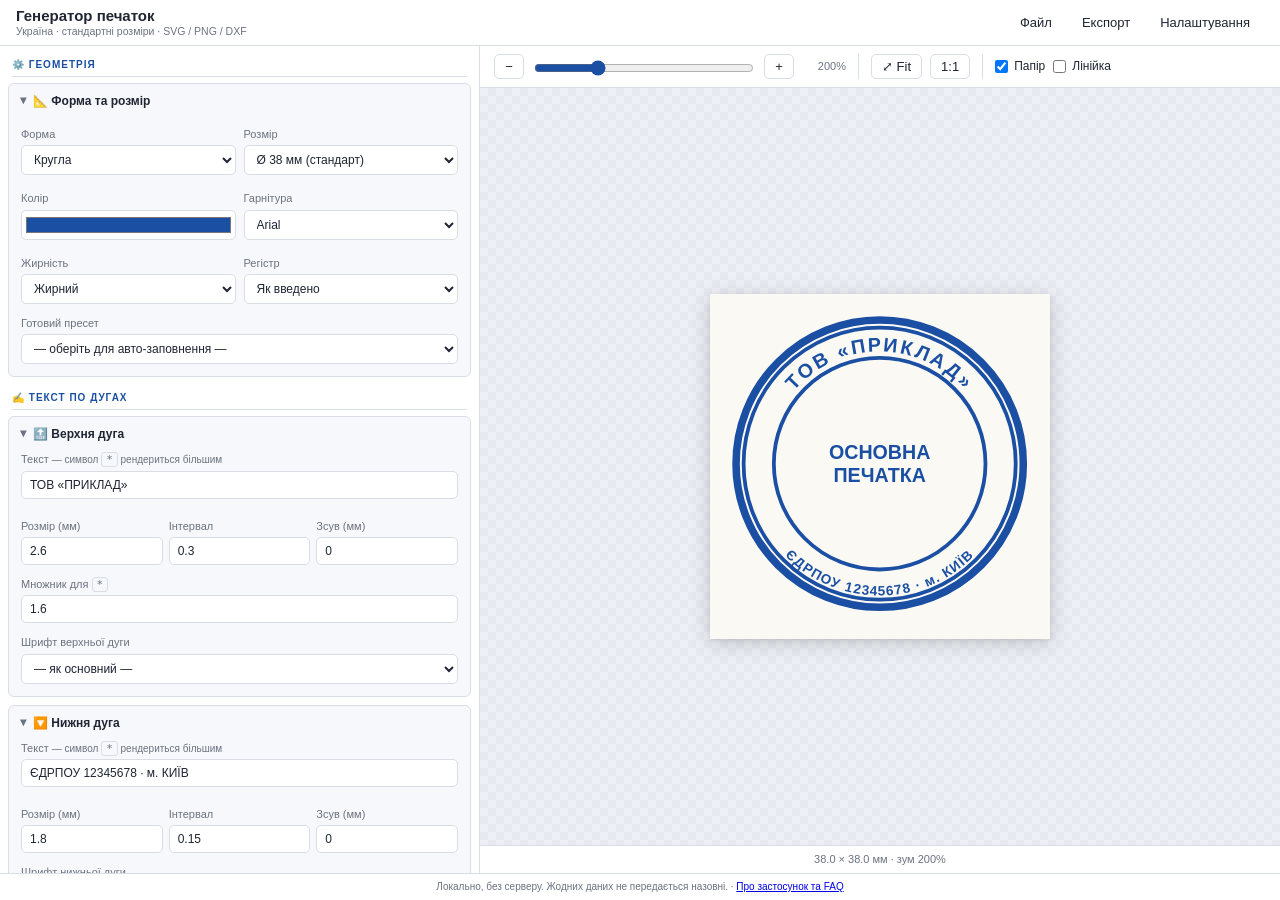
==== commit 0d516b3b: "refactor(seo): винести SEO-контент і FAQ на окрему сторінку about.html Великий описовий блок перекри" ====
--- a/index.html
+++ b/index.html
@@ -30,9 +30,9 @@
 <meta name="Google-Extended" content="index, follow" />
 <meta name="Applebot-Extended" content="index, follow" />
 
-<link rel="canonical" href="https://dmmat.github.io/stamp/" />
-<link rel="alternate" hreflang="uk" href="https://dmmat.github.io/stamp/" />
-<link rel="alternate" hreflang="x-default" href="https://dmmat.github.io/stamp/" />
+<link rel="canonical" href="https://dmat.pp.ua/stamp/" />
+<link rel="alternate" hreflang="uk" href="https://dmat.pp.ua/stamp/" />
+<link rel="alternate" hreflang="x-default" href="https://dmat.pp.ua/stamp/" />
 
 <!-- Icons / PWA -->
 <link rel="icon" type="image/svg+xml" href="favicon.svg" />
@@ -45,9 +45,9 @@
 <meta property="og:site_name" content="Генератор печаток · Україна" />
 <meta property="og:title" content="Генератор печаток онлайн — Україна · SVG, PNG, DXF" />
 <meta property="og:description" content="Створи макет печатки прямо у браузері: круглі, овальні, прямокутні, трикутні. Експорт SVG, PNG (до 4800 dpi), DXF. Локально, без серверу." />
-<meta property="og:url" content="https://dmmat.github.io/stamp/" />
-<meta property="og:image" content="https://dmmat.github.io/stamp/og-image.png" />
-<meta property="og:image:secure_url" content="https://dmmat.github.io/stamp/og-image.png" />
+<meta property="og:url" content="https://dmat.pp.ua/stamp/" />
+<meta property="og:image" content="https://dmat.pp.ua/stamp/og-image.png" />
+<meta property="og:image:secure_url" content="https://dmat.pp.ua/stamp/og-image.png" />
 <meta property="og:image:type" content="image/png" />
 <meta property="og:image:width" content="1200" />
 <meta property="og:image:height" content="630" />
@@ -57,7 +57,7 @@
 <meta name="twitter:card" content="summary_large_image" />
 <meta name="twitter:title" content="Генератор печаток онлайн — Україна" />
 <meta name="twitter:description" content="Створи макет печатки у браузері: SVG, PNG, DXF. Стандартні розміри. Локально, без серверу." />
-<meta name="twitter:image" content="https://dmmat.github.io/stamp/og-image.png" />
+<meta name="twitter:image" content="https://dmat.pp.ua/stamp/og-image.png" />
 <meta name="twitter:image:alt" content="Превʼю згенерованої круглої печатки за стандартами України" />
 
 <!-- Discovery for AI agents -->
@@ -70,10 +70,10 @@
   "@graph": [
     {
       "@type": "WebApplication",
-      "@id": "https://dmmat.github.io/stamp/#webapp",
+      "@id": "https://dmat.pp.ua/stamp/#webapp",
       "name": "Генератор печаток",
       "alternateName": ["Stamp Generator", "Генератор печаток Україна"],
-      "url": "https://dmmat.github.io/stamp/",
+      "url": "https://dmat.pp.ua/stamp/",
       "description": "Онлайн-генератор печаток і штампів за українськими стандартами. Експорт у SVG, PNG, DXF. Працює локально в браузері без серверу.",
       "applicationCategory": "DesignApplication",
       "applicationSubCategory": "VectorGraphicsEditor",
@@ -100,7 +100,7 @@
         "Імпорт/експорт JSON для збереження пресетів",
         "Локальна робота без серверу"
       ],
-      "screenshot": "https://dmmat.github.io/stamp/og-image.png",
+      "screenshot": "https://dmat.pp.ua/stamp/og-image.png",
       "softwareVersion": "1.0",
       "license": "https://opensource.org/licenses/MIT",
       "author": {
@@ -109,73 +109,28 @@
         "url": "https://github.com/dmmat"
       },
       "publisher": {
-        "@id": "https://dmmat.github.io/stamp/#publisher"
+        "@id": "https://dmat.pp.ua/stamp/#publisher"
       }
     },
     {
       "@type": "Organization",
-      "@id": "https://dmmat.github.io/stamp/#publisher",
+      "@id": "https://dmat.pp.ua/stamp/#publisher",
       "name": "dmmat / stamp",
       "url": "https://github.com/dmmat/stamp",
-      "logo": "https://dmmat.github.io/stamp/favicon.svg"
+      "logo": "https://dmat.pp.ua/stamp/favicon.svg"
     },
     {
       "@type": "WebSite",
-      "@id": "https://dmmat.github.io/stamp/#website",
-      "url": "https://dmmat.github.io/stamp/",
+      "@id": "https://dmat.pp.ua/stamp/#website",
+      "url": "https://dmat.pp.ua/stamp/",
       "name": "Генератор печаток · Україна",
       "inLanguage": "uk",
-      "publisher": { "@id": "https://dmmat.github.io/stamp/#publisher" }
+      "publisher": { "@id": "https://dmat.pp.ua/stamp/#publisher" }
     },
     {
       "@type": "BreadcrumbList",
       "itemListElement": [
-        { "@type": "ListItem", "position": 1, "name": "Головна", "item": "https://dmmat.github.io/stamp/" }
-      ]
-    },
-    {
-      "@type": "FAQPage",
-      "mainEntity": [
-        {
-          "@type": "Question",
-          "name": "Чи безпечно створювати макет печатки в цьому генераторі?",
-          "acceptedAnswer": {
-            "@type": "Answer",
-            "text": "Так. Застосунок повністю клієнтський: ніякі дані не відправляються на сервер. Уся генерація відбувається у вашому браузері локально, а файл (SVG / PNG / DXF) формується на вашому пристрої."
-          }
-        },
-        {
-          "@type": "Question",
-          "name": "Які формати експорту підтримуються?",
-          "acceptedAnswer": {
-            "@type": "Answer",
-            "text": "SVG (векторний, у реальних міліметрах), PNG (300, 600, 1200, 2400, 4800 dpi), DXF (AutoCAD R12 ASCII для Fusion 360 / AutoCAD) і JSON для збереження налаштувань."
-          }
-        },
-        {
-          "@type": "Question",
-          "name": "Які стандартні розміри печаток в Україні підтримуються?",
-          "acceptedAnswer": {
-            "@type": "Answer",
-            "text": "Круглі 25, 30, 38, 40, 42, 45 мм; овальні 50×35, 55×35, 60×40 мм; прямокутні штампи 50×20, 60×25, 70×30 мм; трикутні 45 і 50 мм."
-          }
-        },
-        {
-          "@type": "Question",
-          "name": "Чи потрібна реєстрація або оплата?",
-          "acceptedAnswer": {
-            "@type": "Answer",
-            "text": "Ні. Сервіс безкоштовний, без реєстрації, без обмежень кількості генерацій. Код відкритий за ліцензією MIT."
-          }
-        },
-        {
-          "@type": "Question",
-          "name": "Чи можна використовувати макет для виготовлення на лазері або флеш-машині?",
-          "acceptedAnswer": {
-            "@type": "Answer",
-            "text": "Так. Експорт у DXF (AutoCAD R12) та SVG з конвертацією тексту в криві спеціально передбачений для CNC, лазерного гравіювання, флеш-машин і фотополімерних установок."
-          }
-        }
+        { "@type": "ListItem", "position": 1, "name": "Головна", "item": "https://dmat.pp.ua/stamp/" }
       ]
     }
   ]
@@ -670,63 +625,10 @@
   </section>
 </main>
 
-<section class="seo-content" aria-label="Про застосунок">
-  <div class="seo-inner">
-    <h2>Генератор печаток онлайн — Україна</h2>
-    <p>
-      Безкоштовний веб-генератор макетів печаток і штампів за українськими стандартами.
-      Усе працює локально у браузері: жодні дані не передаються на сервер, не зберігаються
-      і не використовуються для аналітики. Результат можна одразу експортувати у векторні
-      формати <strong>SVG</strong> та <strong>DXF</strong> (AutoCAD R12, Fusion 360),
-      а також у <strong>PNG</strong> з роздільною здатністю до 4800 dpi.
-    </p>
-
-    <h3>Що можна створити</h3>
-    <ul>
-      <li><strong>Круглі печатки:</strong> 25, 30, 38, 40, 42, 45 мм (для ТОВ, ФОП, нотаріусів, лікарів).</li>
-      <li><strong>Овальні печатки:</strong> 50×35, 55×35, 60×40 мм.</li>
-      <li><strong>Прямокутні штампи:</strong> 50×20, 60×25, 70×30 мм (вхідні, кутові, реєстраційні).</li>
-      <li><strong>Трикутні печатки:</strong> 45, 50 мм.</li>
-    </ul>
-
-    <h3>Можливості</h3>
-    <ul>
-      <li>До трьох концентричних кілець із настроюваним діаметром і товщиною.</li>
-      <li>Декоративні візерунки внутрішнього кільця: пунктир, зигзаг, меандр, ланцюг, мотузка, плетіння, кабель, крапки.</li>
-      <li>Захисні фонові узори (гільош): крапки, діагональ, сітка, хвилі, муар.</li>
-      <li>Текст уздовж дуги: верхній, нижній і середній (наприклад «Код ЄДРПОУ»).</li>
-      <li>Центральний блок до 6 рядків зі своїм шрифтом, жирністю, курсивом і розміром.</li>
-      <li>Конвертація тексту у криві через opentype.js для CAD/CNC.</li>
-      <li>Підкладка з фотографією реального відбитка для звірки (drag, scale, rotate, opacity).</li>
-      <li>Імпорт/експорт <strong>JSON</strong> — повне збереження пресету.</li>
-    </ul>
-
-    <h3>Часті питання</h3>
-    <details>
-      <summary>Чи безпечно створювати макет печатки у цьому генераторі?</summary>
-      <p>Так. Застосунок повністю клієнтський: нічого не відправляється на сервер, генерація відбувається у вашому браузері, файл формується на вашому пристрої.</p>
-    </details>
-    <details>
-      <summary>Чи підходить експорт для лазерного гравіювання, флеш-машини, фотополімеру?</summary>
-      <p>Так. Окрім SVG є експорт у DXF (AutoCAD R12 ASCII) і опція «Текст → криві», які покривають типові вимоги CNC, лазерів і флеш-обладнання.</p>
-    </details>
-    <details>
-      <summary>Які формати експорту підтримуються?</summary>
-      <p>SVG (у реальних міліметрах), PNG (300, 600, 1200, 2400, 4800 dpi), DXF (AutoCAD R12 / Fusion 360) і JSON для збереження налаштувань.</p>
-    </details>
-    <details>
-      <summary>Чи потрібна реєстрація або оплата?</summary>
-      <p>Ні. Сервіс безкоштовний, без реєстрації, без обмежень. Вихідний код відкритий за ліцензією MIT.</p>
-    </details>
-
-    <p class="seo-meta">
-      Відкритий код: <a href="https://github.com/dmmat/stamp" rel="noopener">github.com/dmmat/stamp</a> ·
-      Ліцензія MIT · Інтерфейс українською.
-    </p>
-  </div>
-</section>
-
-<footer>Локально, без серверу. Жодних даних не передається назовні.</footer>
+<footer>
+  Локально, без серверу. Жодних даних не передається назовні.
+  · <a href="about.html">Про застосунок та FAQ</a>
+</footer>
 
 <template id="line-row-template">
   <div class="line-row">
--- a/style.css
+++ b/style.css
@@ -648,3 +648,36 @@
   color: #666;
 }
 .seo-meta a { color: #1a4fa3; }
+
+/* ===== ABOUT PAGE ===== */
+body.about-page {
+  height: auto;
+  min-height: 100vh;
+  overflow: auto;
+  display: flex;
+  flex-direction: column;
+}
+.about-page header { position: sticky; top: 0; z-index: 10; }
+.about-page .menu-trigger {
+  text-decoration: none;
+  display: inline-block;
+}
+.about-main {
+  flex: 1 1 auto;
+  display: block;
+  overflow: visible;
+}
+.about-main .seo-content { border-top: none; }
+.cta-btn {
+  display: inline-block;
+  background: #1a4fa3;
+  color: #fff;
+  text-decoration: none;
+  font-weight: 600;
+  font-size: 15px;
+  padding: 12px 22px;
+  border-radius: 8px;
+  margin: 4px 0;
+  transition: background .15s ease;
+}
+.cta-btn:hover { background: #143d80; }
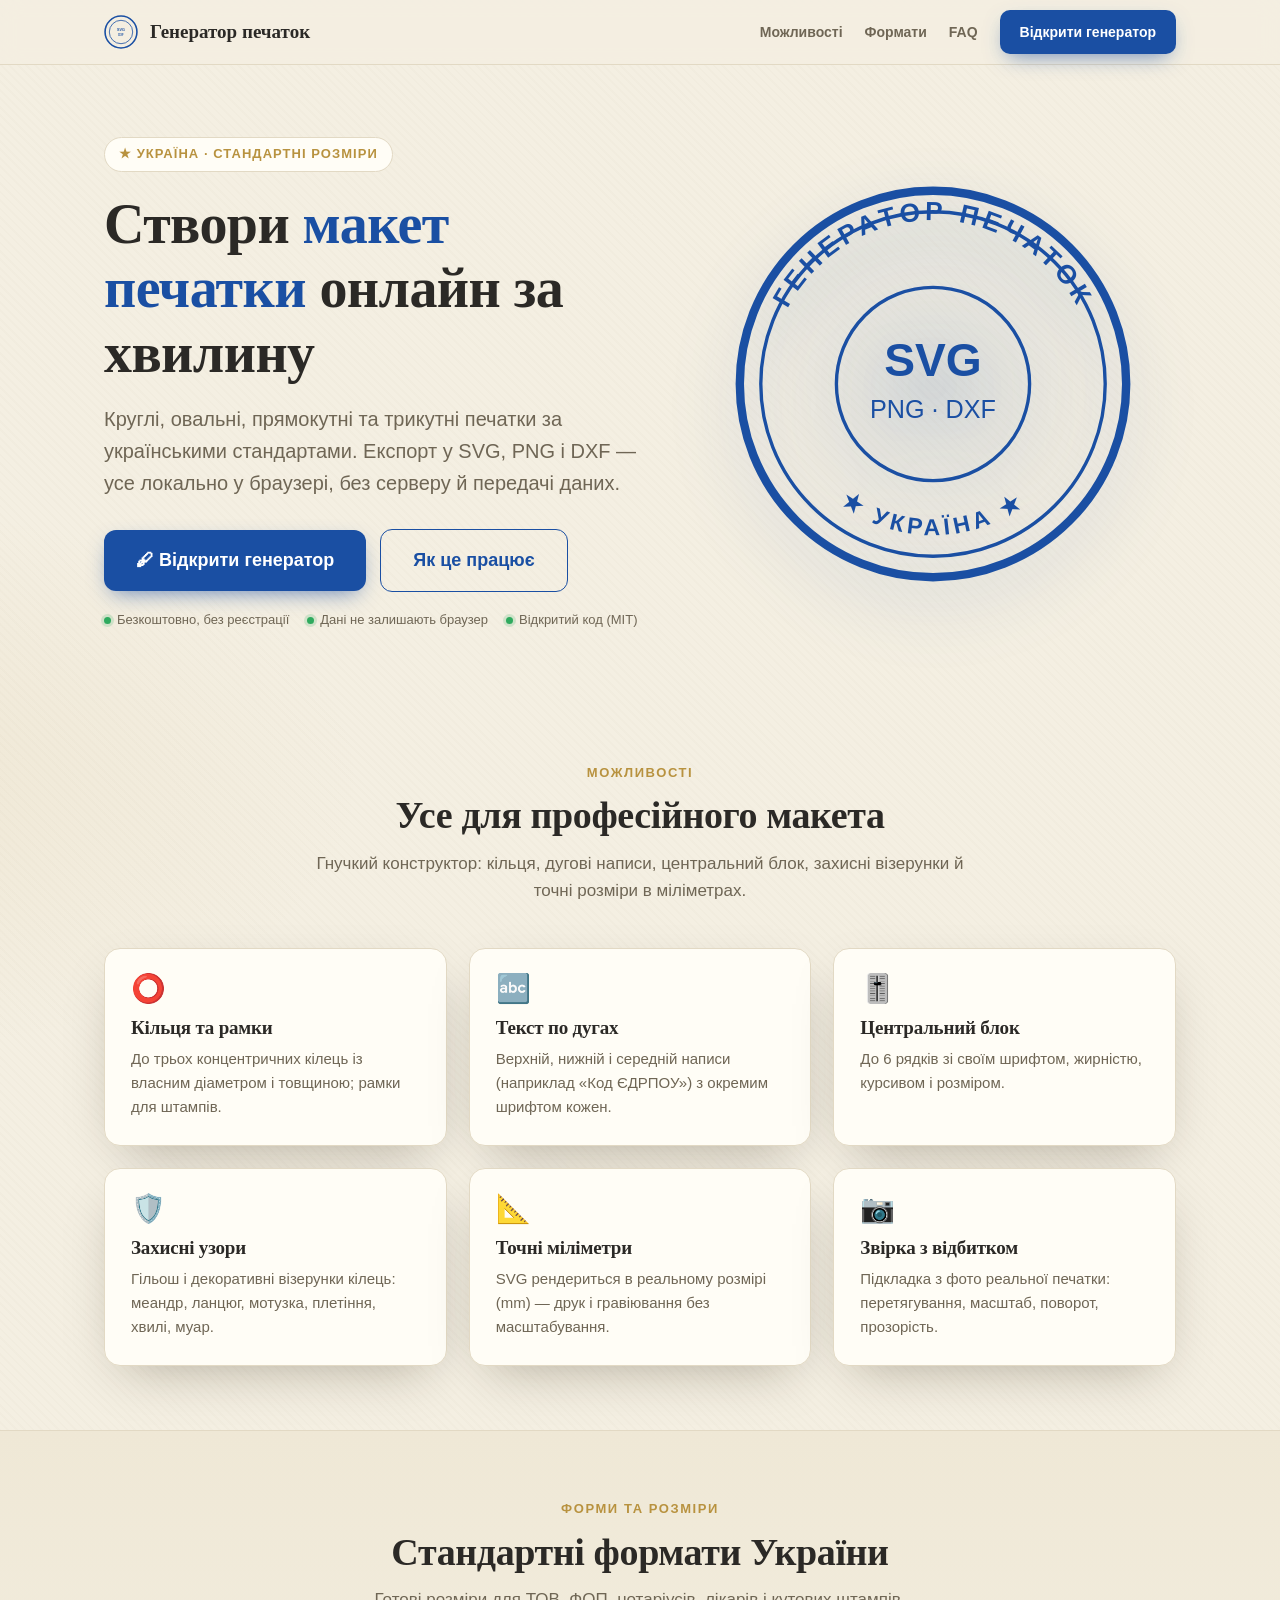
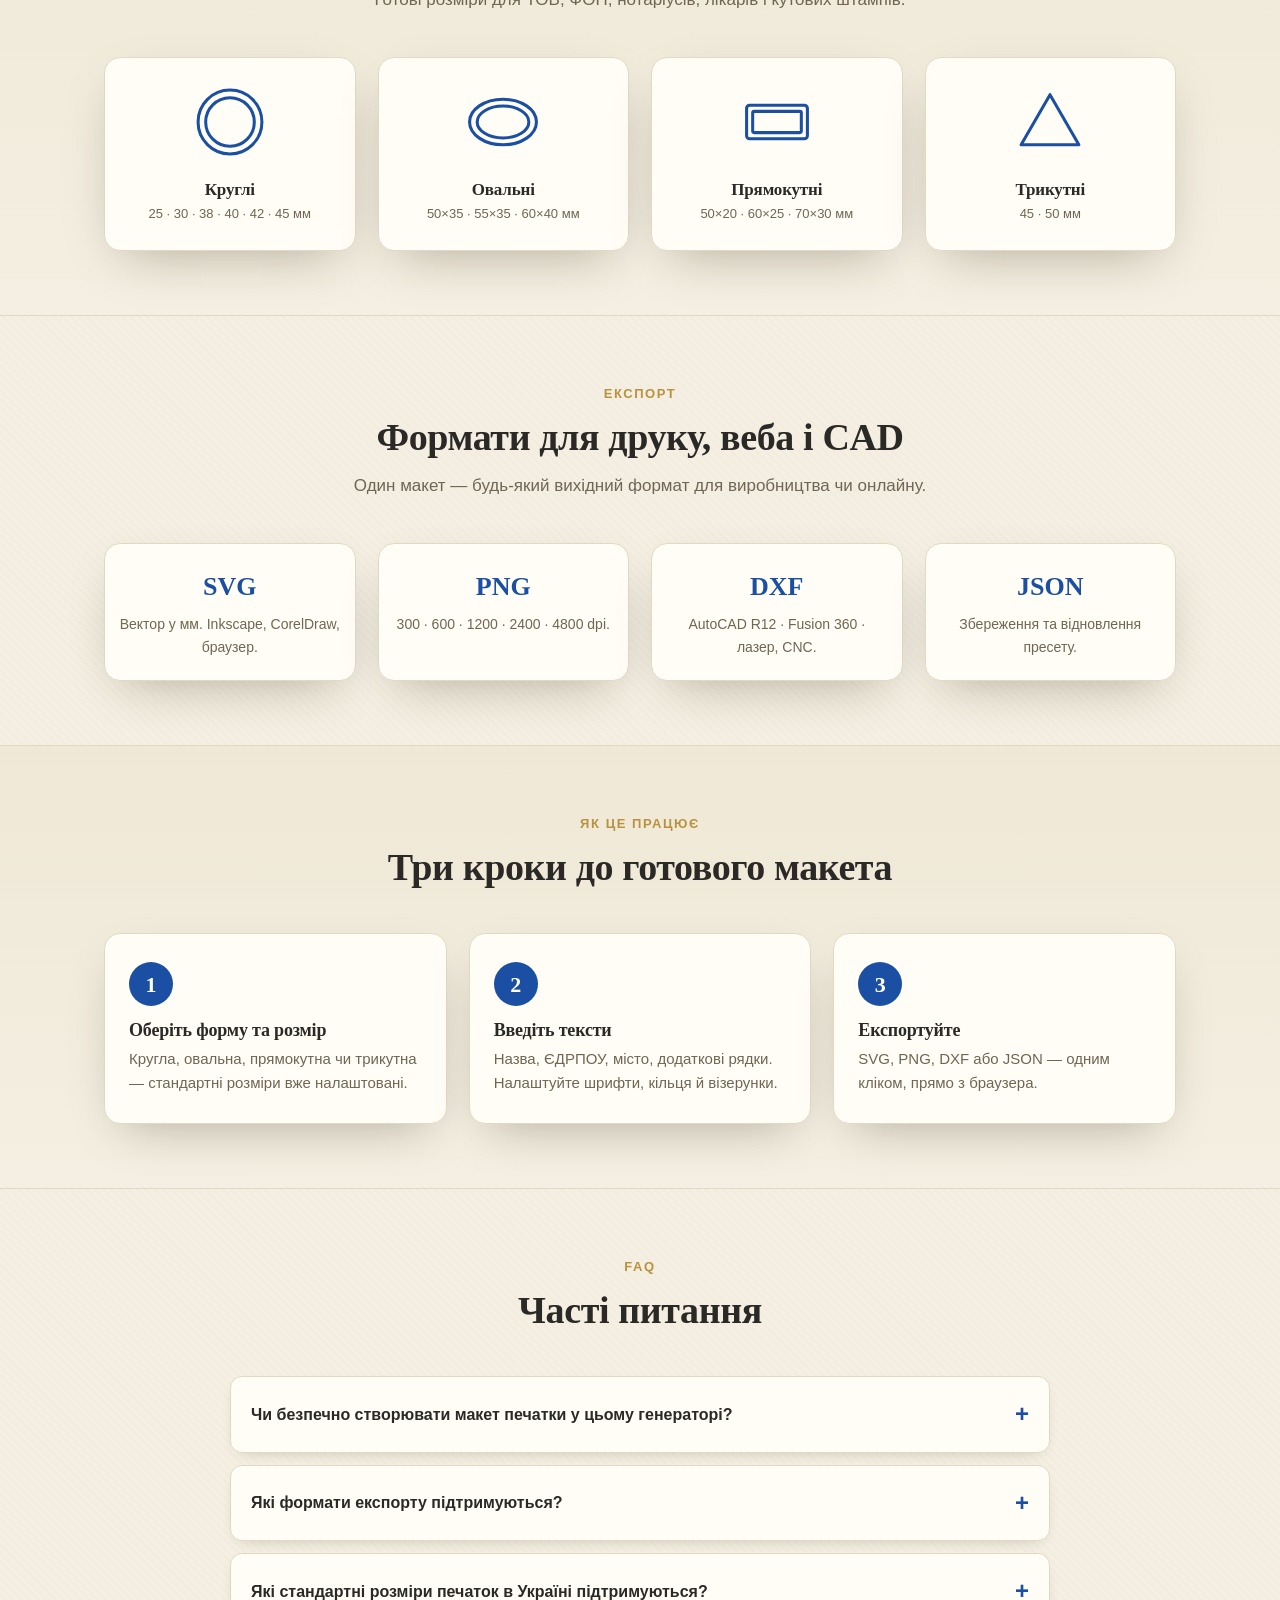
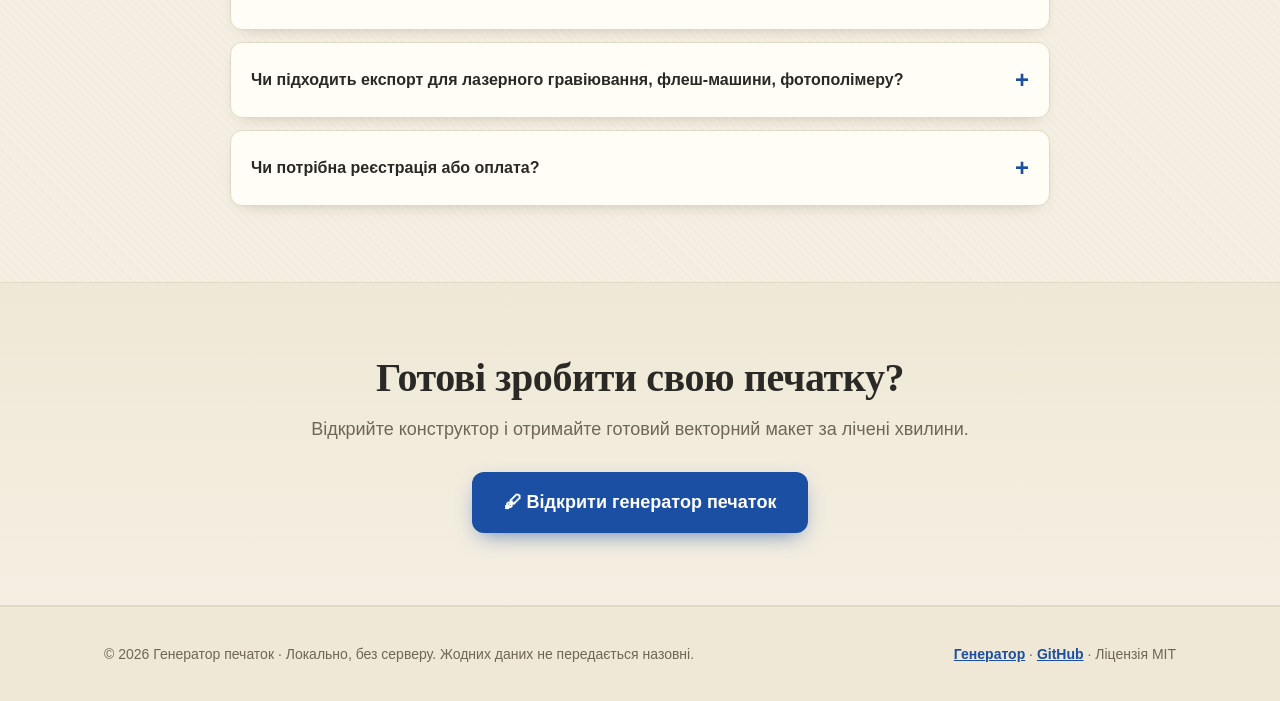
==== commit bda442ba: "feat: преміальний лендінг + перенесення генератора в /app/ - index.html — нова презентаційна сторінк" ====
--- a/index.html
+++ b/index.html
@@ -3,24 +3,18 @@
 <head>
 <meta charset="UTF-8" />
 <meta name="viewport" content="width=device-width, initial-scale=1.0" />
-<title>Генератор печаток онлайн — Україна · SVG, PNG, DXF (круглі, овальні, прямокутні)</title>
-<meta name="description" content="Безкоштовний онлайн-генератор печаток і штампів за українськими стандартами: круглі (25–45 мм), овальні, прямокутні, трикутні. Експорт у SVG, PNG до 4800 dpi, DXF для AutoCAD і Fusion 360. Працює локально в браузері, без серверу і без передачі даних." />
-<meta name="keywords" content="генератор печаток, печатка онлайн, створити печатку, макет печатки, штамп онлайн, печатка Україна, печатка ФОП, печатка ТОВ, ЄДРПОУ, SVG печатка, DXF печатка, PNG печатка, гравіювання печатки, флеш-печатка, печатка для CNC, печатка макет безкоштовно, design stamp, ukrainian stamp generator" />
+<title>Генератор печаток онлайн — Україна · SVG, PNG, DXF безкоштовно</title>
+<meta name="description" content="Безкоштовний онлайн-генератор печаток і штампів за українськими стандартами: круглі, овальні, прямокутні, трикутні. Експорт у SVG, PNG до 4800 dpi, DXF для AutoCAD і Fusion 360. Усе працює локально в браузері, без серверу і без передачі даних." />
+<meta name="keywords" content="генератор печаток, печатка онлайн, створити печатку, макет печатки, штамп онлайн, печатка Україна, печатка ФОП, печатка ТОВ, ЄДРПОУ, SVG печатка, DXF печатка, PNG печатка, гравіювання печатки, флеш-печатка, печатка для CNC, печатка макет безкоштовно, ukrainian stamp generator" />
 <meta name="author" content="dmmat" />
 <meta name="robots" content="index, follow, max-image-preview:large, max-snippet:-1, max-video-preview:-1" />
 <meta name="googlebot" content="index, follow, max-image-preview:large" />
 <meta name="bingbot" content="index, follow" />
 <meta name="language" content="Ukrainian" />
-<meta name="rating" content="general" />
-<meta name="distribution" content="global" />
-<meta name="revisit-after" content="14 days" />
 <meta name="theme-color" content="#1a4fa3" />
-<meta name="color-scheme" content="light dark" />
+<meta name="color-scheme" content="light" />
 <meta name="application-name" content="Генератор печаток" />
 <meta name="apple-mobile-web-app-title" content="Печатки" />
-<meta name="apple-mobile-web-app-capable" content="yes" />
-<meta name="mobile-web-app-capable" content="yes" />
-<meta name="format-detection" content="telephone=no" />
 <meta name="referrer" content="strict-origin-when-cross-origin" />
 
 <!-- AI / LLM crawler hints -->
@@ -34,12 +28,11 @@
 <link rel="alternate" hreflang="uk" href="https://dmat.pp.ua/stamp/" />
 <link rel="alternate" hreflang="x-default" href="https://dmat.pp.ua/stamp/" />
 
-<!-- Icons / PWA -->
 <link rel="icon" type="image/svg+xml" href="favicon.svg" />
 <link rel="apple-touch-icon" href="og-image.png" />
 <link rel="manifest" href="manifest.webmanifest" />
 
-<!-- Open Graph (Facebook, LinkedIn, Telegram, Viber, Discord, Slack) -->
+<!-- Open Graph -->
 <meta property="og:type" content="website" />
 <meta property="og:locale" content="uk_UA" />
 <meta property="og:site_name" content="Генератор печаток · Україна" />
@@ -53,27 +46,26 @@
 <meta property="og:image:height" content="630" />
 <meta property="og:image:alt" content="Превʼю згенерованої круглої печатки за стандартами України" />
 
-<!-- Twitter / X Card -->
+<!-- Twitter / X -->
 <meta name="twitter:card" content="summary_large_image" />
 <meta name="twitter:title" content="Генератор печаток онлайн — Україна" />
 <meta name="twitter:description" content="Створи макет печатки у браузері: SVG, PNG, DXF. Стандартні розміри. Локально, без серверу." />
 <meta name="twitter:image" content="https://dmat.pp.ua/stamp/og-image.png" />
 <meta name="twitter:image:alt" content="Превʼю згенерованої круглої печатки за стандартами України" />
 
-<!-- Discovery for AI agents -->
 <link rel="alternate" type="text/plain" title="llms.txt (AI-friendly summary)" href="llms.txt" />
 
-<!-- JSON-LD structured data: WebApplication + Organization + BreadcrumbList + FAQ -->
+<!-- JSON-LD -->
 <script type="application/ld+json">
 {
   "@context": "https://schema.org",
   "@graph": [
     {
       "@type": "WebApplication",
-      "@id": "https://dmat.pp.ua/stamp/#webapp",
+      "@id": "https://dmat.pp.ua/stamp/app/#webapp",
       "name": "Генератор печаток",
       "alternateName": ["Stamp Generator", "Генератор печаток Україна"],
-      "url": "https://dmat.pp.ua/stamp/",
+      "url": "https://dmat.pp.ua/stamp/app/",
       "description": "Онлайн-генератор печаток і штампів за українськими стандартами. Експорт у SVG, PNG, DXF. Працює локально в браузері без серверу.",
       "applicationCategory": "DesignApplication",
       "applicationSubCategory": "VectorGraphicsEditor",
@@ -81,36 +73,25 @@
       "browserRequirements": "Requires JavaScript. Requires HTML5.",
       "inLanguage": "uk",
       "isAccessibleForFree": true,
-      "offers": {
-        "@type": "Offer",
-        "price": "0",
-        "priceCurrency": "UAH"
-      },
+      "offers": { "@type": "Offer", "price": "0", "priceCurrency": "UAH" },
       "featureList": [
         "Круглі печатки 25, 30, 38, 40, 42, 45 мм",
         "Овальні печатки 50×35, 55×35, 60×40 мм",
         "Прямокутні штампи 50×20, 60×25, 70×30 мм",
         "Трикутні печатки 45, 50 мм",
         "До 3 кілець з настроюваним діаметром і товщиною",
-        "Декоративні візерунки кілець (пунктир, меандр, ланцюг, мотузка, плетіння)",
-        "Захисні фонові узори (гільош)",
+        "Декоративні візерунки кілець і захисні узори (гільош)",
         "Текст по дугах (верх, низ, середина)",
         "Експорт SVG, PNG до 4800 dpi, DXF (AutoCAD R12)",
         "Конвертація тексту у криві (opentype.js)",
-        "Імпорт/експорт JSON для збереження пресетів",
+        "Імпорт/експорт JSON",
         "Локальна робота без серверу"
       ],
       "screenshot": "https://dmat.pp.ua/stamp/og-image.png",
       "softwareVersion": "1.0",
       "license": "https://opensource.org/licenses/MIT",
-      "author": {
-        "@type": "Person",
-        "name": "dmmat",
-        "url": "https://github.com/dmmat"
-      },
-      "publisher": {
-        "@id": "https://dmat.pp.ua/stamp/#publisher"
-      }
+      "author": { "@type": "Person", "name": "dmmat", "url": "https://github.com/dmmat" },
+      "publisher": { "@id": "https://dmat.pp.ua/stamp/#publisher" }
     },
     {
       "@type": "Organization",
@@ -132,544 +113,226 @@
       "itemListElement": [
         { "@type": "ListItem", "position": 1, "name": "Головна", "item": "https://dmat.pp.ua/stamp/" }
       ]
+    },
+    {
+      "@type": "FAQPage",
+      "mainEntity": [
+        { "@type": "Question", "name": "Чи безпечно створювати макет печатки в цьому генераторі?", "acceptedAnswer": { "@type": "Answer", "text": "Так. Застосунок повністю клієнтський: ніякі дані не відправляються на сервер. Уся генерація відбувається у вашому браузері локально, а файл (SVG / PNG / DXF) формується на вашому пристрої." } },
+        { "@type": "Question", "name": "Які формати експорту підтримуються?", "acceptedAnswer": { "@type": "Answer", "text": "SVG (векторний, у реальних міліметрах), PNG (300, 600, 1200, 2400, 4800 dpi), DXF (AutoCAD R12 ASCII для Fusion 360 / AutoCAD) і JSON для збереження налаштувань." } },
+        { "@type": "Question", "name": "Які стандартні розміри печаток в Україні підтримуються?", "acceptedAnswer": { "@type": "Answer", "text": "Круглі 25, 30, 38, 40, 42, 45 мм; овальні 50×35, 55×35, 60×40 мм; прямокутні штампи 50×20, 60×25, 70×30 мм; трикутні 45 і 50 мм." } },
+        { "@type": "Question", "name": "Чи потрібна реєстрація або оплата?", "acceptedAnswer": { "@type": "Answer", "text": "Ні. Сервіс безкоштовний, без реєстрації, без обмежень кількості генерацій. Код відкритий за ліцензією MIT." } },
+        { "@type": "Question", "name": "Чи можна використовувати макет для виготовлення на лазері або флеш-машині?", "acceptedAnswer": { "@type": "Answer", "text": "Так. Експорт у DXF (AutoCAD R12) та SVG з конвертацією тексту в криві спеціально передбачений для CNC, лазерного гравіювання, флеш-машин і фотополімерних установок." } }
+      ]
     }
   ]
 }
 </script>
 
-<link rel="stylesheet" href="style.css" />
+<link rel="stylesheet" href="landing.css" />
 </head>
 <body>
-<header>
-  <div class="header-inner">
-    <div class="header-title">
-      <h1>Генератор печаток</h1>
-      <p class="subtitle">Україна · стандартні розміри · SVG / PNG / DXF</p>
-    </div>
-    <nav class="menubar">
-      <div class="menu" data-menu="file">
-        <button class="menu-trigger" type="button">Файл</button>
-        <ul class="menu-dropdown" role="menu">
-          <li class="menu-section">У браузері (швидко)</li>
-          <li><button class="menu-item" id="saveAsUserPreset" type="button"><span class="mi-icon">★</span>Зберегти як пресет…</button></li>
-          <li><button class="menu-item" id="deleteUserPreset" type="button"><span class="mi-icon">🗑</span>Видалити пресет з браузера…</button></li>
-          <li class="separator"></li>
-          <li class="menu-section">Файл</li>
-          <li><button class="menu-item" id="importJson" type="button"><span class="mi-icon">📂</span>Завантажити JSON…</button></li>
-          <li><button class="menu-item" id="exportJson" type="button"><span class="mi-icon">💾</span>Зберегти JSON</button></li>
-          <li><button class="menu-item" id="copySvg" type="button"><span class="mi-icon">📋</span>Скопіювати SVG в буфер</button></li>
-          <li class="separator"></li>
-          <li><button class="menu-item" id="resetBtn" type="button"><span class="mi-icon">↺</span>Скинути все</button></li>
-          <li class="menu-info">Стан печатки авто-зберігається в браузері при кожній зміні</li>
-        </ul>
-      </div>
-
-      <div class="menu" data-menu="export">
-        <button class="menu-trigger" type="button">Експорт</button>
-        <ul class="menu-dropdown" role="menu">
-          <li class="menu-section">Векторні (друк / гравіювання)</li>
-          <li><button class="menu-item" id="exportSvg" type="button"><span class="mi-icon">⬇</span>SVG (Inkscape, браузер, веб)</button></li>
-          <li><button class="menu-item" id="exportDxf" type="button" title="AutoCAD R12 ASCII"><span class="mi-icon">⬇</span>DXF (Fusion 360, AutoCAD, CAD)</button></li>
-          <li class="separator"></li>
-          <li class="menu-section">PNG (растр)</li>
-          <li><button class="menu-item png-item" data-dpi="300" type="button"><span class="mi-icon">🖼</span>PNG · 300 dpi <span class="mi-hint">(перегляд)</span></button></li>
-          <li><button class="menu-item png-item" data-dpi="600" type="button"><span class="mi-icon">🖼</span>PNG · 600 dpi <span class="mi-hint">(друк)</span></button></li>
-          <li><button class="menu-item png-item" data-dpi="1200" type="button"><span class="mi-icon">🖼</span>PNG · 1200 dpi <span class="mi-hint">(якісний друк)</span></button></li>
-          <li><button class="menu-item png-item" data-dpi="2400" type="button"><span class="mi-icon">🖼</span>PNG · 2400 dpi <span class="mi-hint">(гравіювання)</span></button></li>
-          <li><button class="menu-item png-item" data-dpi="4800" type="button"><span class="mi-icon">🖼</span>PNG · 4800 dpi <span class="mi-hint">(максимум)</span></button></li>
-        </ul>
-      </div>
-
-      <div class="menu" data-menu="settings">
-        <button class="menu-trigger" type="button">Налаштування</button>
-        <ul class="menu-dropdown" role="menu">
-          <li>
-            <label class="menu-toggle">
-              <input type="checkbox" id="exportAsCurves" />
-              <span>Текст → криві <span class="mi-hint">(для CAD/CNC)</span></span>
-            </label>
-          </li>
-          <li class="separator"></li>
-          <li class="menu-section">Підказки</li>
-          <li class="menu-info">SVG — масштаб уже сумісний з Fusion 360</li>
-          <li class="menu-info">DXF завжди експортується у криві</li>
-          <li class="menu-info">PNG — обери DPI у меню «Експорт»</li>
-        </ul>
-      </div>
-
-      <input type="file" id="importJsonFile" accept=".json,application/json" style="display:none;" />
+
+<header class="lp-header">
+  <div class="wrap">
+    <a class="brand" href="./">
+      <svg viewBox="0 0 64 64" aria-hidden="true">
+        <circle cx="32" cy="32" r="30" fill="none" stroke="#1a4fa3" stroke-width="3"/>
+        <circle cx="32" cy="32" r="22" fill="none" stroke="#1a4fa3" stroke-width="1.5"/>
+        <text x="32" y="30" text-anchor="middle" font-family="Arial" font-size="7" font-weight="bold" fill="#1a4fa3">SVG</text>
+        <text x="32" y="40" text-anchor="middle" font-family="Arial" font-size="5" fill="#1a4fa3">DXF</text>
+      </svg>
+      Генератор печаток
+    </a>
+    <nav class="lp-nav">
+      <a href="#features">Можливості</a>
+      <a href="#formats">Формати</a>
+      <a href="#faq">FAQ</a>
+      <a class="btn" href="app/">Відкрити генератор</a>
     </nav>
   </div>
 </header>
 
 <main>
-  <!-- ========== SIDEBAR ========== -->
-  <aside class="controls">
-
-    <h2 class="group-title">⚙️ Геометрія</h2>
-
-    <details open>
-      <summary>📐 Форма та розмір</summary>
-      <div class="grid-2">
-        <label>Форма
-          <select id="shape">
-            <option value="circle">Кругла</option>
-            <option value="ellipse">Овальна</option>
-            <option value="rect">Прямокутна</option>
-            <option value="triangle">Трикутна</option>
-          </select>
-        </label>
-        <label>Розмір
-          <select id="size">
-            <option data-shape="circle" value="38">Ø 38 мм (стандарт)</option>
-            <option data-shape="circle" value="40">Ø 40 мм</option>
-            <option data-shape="circle" value="42">Ø 42 мм</option>
-            <option data-shape="circle" value="45">Ø 45 мм</option>
-            <option data-shape="circle" value="30">Ø 30 мм</option>
-            <option data-shape="circle" value="25">Ø 25 мм</option>
-            <option data-shape="ellipse" value="50x35">50 × 35 мм</option>
-            <option data-shape="ellipse" value="55x35">55 × 35 мм</option>
-            <option data-shape="ellipse" value="60x40">60 × 40 мм</option>
-            <option data-shape="rect" value="60x25">60 × 25 мм</option>
-            <option data-shape="rect" value="70x30">70 × 30 мм</option>
-            <option data-shape="rect" value="50x20">50 × 20 мм</option>
-            <option data-shape="triangle" value="45">45 мм</option>
-            <option data-shape="triangle" value="50">50 мм</option>
-          </select>
-        </label>
-        <label>Колір
-          <input type="color" id="color" value="#1a4fa3" />
-        </label>
-        <label>Гарнітура
-          <select id="font">
-            <option value="Arial, sans-serif">Arial</option>
-            <option value="'Times New Roman', serif">Times New Roman</option>
-            <option value="'Courier New', monospace">Courier New</option>
-            <option value="Verdana, sans-serif">Verdana</option>
-            <option value="Tahoma, sans-serif">Tahoma</option>
-            <option value="Georgia, serif">Georgia</option>
-            <option value="'PT Sans', sans-serif">PT Sans</option>
-            <option value="'PT Serif', serif">PT Serif</option>
-          </select>
-        </label>
-        <label>Жирність
-          <select id="weight">
-            <option value="normal">Звичайний</option>
-            <option value="bold" selected>Жирний</option>
-          </select>
-        </label>
-        <label>Регістр
-          <select id="case">
-            <option value="normal" selected>Як введено</option>
-            <option value="upper">ВЕЛИКІ</option>
-          </select>
-        </label>
-      </div>
-      <label class="preset-row">Готовий пресет
-        <select id="preset">
-          <option value="">— оберіть для авто-заповнення —</option>
-        </select>
-      </label>
-    </details>
-
-    <h2 class="group-title" data-shape="circle ellipse">✍️ Текст по дугах</h2>
-
-    <details open data-shape="circle ellipse">
-      <summary>🔝 Верхня дуга</summary>
-      <label>Текст <span class="hint-inline">— символ <code>*</code> рендериться більшим</span>
-        <input type="text" id="topText" value="ТОВ «ПРИКЛАД»" />
-      </label>
-      <div class="grid-3">
-        <label>Розмір (мм)
-          <input type="number" id="topSize" value="2.6" step="0.1" min="1" max="6" />
-        </label>
-        <label>Інтервал
-          <input type="number" id="topSpacing" value="0.3" step="0.05" min="-1" max="3" />
-        </label>
-        <label>Зсув (мм)
-          <input type="number" id="topOffset" value="0" step="0.2" min="-10" max="10" />
-        </label>
-      </div>
-      <label>Множник для <code>*</code>
-        <input type="number" id="topStarMul" value="1.6" step="0.1" min="1" max="3" />
-      </label>
-      <label>Шрифт верхньої дуги
-        <select id="topFont">
-          <option value="">— як основний —</option>
-          <option value="Arial, sans-serif">Arial</option>
-          <option value="'Arial Narrow', Arial, sans-serif">Arial Narrow</option>
-          <option value="'Arial Black', Arial, sans-serif">Arial Black</option>
-          <option value="'Times New Roman', serif">Times New Roman</option>
-          <option value="Georgia, serif">Georgia</option>
-          <option value="'Courier New', monospace">Courier New</option>
-          <option value="Verdana, sans-serif">Verdana</option>
-          <option value="Tahoma, sans-serif">Tahoma</option>
-          <option value="'Trebuchet MS', sans-serif">Trebuchet MS</option>
-          <option value="Impact, sans-serif">Impact</option>
-          <option value="'Antonio', Impact, sans-serif">Antonio (близько до Impact, є bold)</option>
-          <option value="'Oswald', Impact, sans-serif">Oswald (display, є italic-фейк)</option>
-          <option value="'Bebas Neue', Impact, sans-serif">Bebas Neue (тільки Regular)</option>
-          <option value="'Anton', Impact, sans-serif">Anton (тільки Regular, дуже жирний)</option>
-          <option value="'PT Sans', sans-serif">PT Sans</option>
-          <option value="'PT Serif', serif">PT Serif</option>
-        </select>
-      </label>
-    </details>
-
-    <details open data-shape="circle ellipse">
-      <summary>🔽 Нижня дуга</summary>
-      <label>Текст <span class="hint-inline">— символ <code>*</code> рендериться більшим</span>
-        <input type="text" id="bottomText" value="ЄДРПОУ 12345678 · м. КИЇВ" />
-      </label>
-      <div class="grid-3">
-        <label>Розмір (мм)
-          <input type="number" id="bottomSize" value="1.8" step="0.1" min="1" max="6" />
-        </label>
-        <label>Інтервал
-          <input type="number" id="bottomSpacing" value="0.15" step="0.05" min="-1" max="3" />
-        </label>
-        <label>Зсув (мм)
-          <input type="number" id="bottomOffset" value="0" step="0.2" min="-10" max="10" />
-        </label>
-      </div>
-      <label>Шрифт нижньої дуги
-        <select id="bottomFont">
-          <option value="">— як основний —</option>
-          <option value="Arial, sans-serif">Arial</option>
-          <option value="'Arial Narrow', Arial, sans-serif">Arial Narrow</option>
-          <option value="'Arial Black', Arial, sans-serif">Arial Black</option>
-          <option value="'Times New Roman', serif">Times New Roman</option>
-          <option value="Georgia, serif">Georgia</option>
-          <option value="'Courier New', monospace">Courier New</option>
-          <option value="Verdana, sans-serif">Verdana</option>
-          <option value="Tahoma, sans-serif">Tahoma</option>
-          <option value="'Trebuchet MS', sans-serif">Trebuchet MS</option>
-          <option value="Impact, sans-serif">Impact</option>
-          <option value="'Antonio', Impact, sans-serif">Antonio (близько до Impact, є bold)</option>
-          <option value="'Oswald', Impact, sans-serif">Oswald (display, є italic-фейк)</option>
-          <option value="'Bebas Neue', Impact, sans-serif">Bebas Neue (тільки Regular)</option>
-          <option value="'Anton', Impact, sans-serif">Anton (тільки Regular, дуже жирний)</option>
-          <option value="'PT Sans', sans-serif">PT Sans</option>
-          <option value="'PT Serif', serif">PT Serif</option>
-        </select>
-      </label>
-    </details>
-
-    <details data-shape="circle">
-      <summary>↘ Середня дуга (під центром, напр. «Код …»)</summary>
-      <label>Текст
-        <input type="text" id="midText" value="" />
-      </label>
-      <div class="grid-3">
-        <label>Розмір (мм)
-          <input type="number" id="midSize" value="1.7" step="0.1" min="1" max="5" />
-        </label>
-        <label>Діаметр (мм)
-          <input type="number" id="midRadius" value="24" step="0.5" min="3" max="50" />
-        </label>
-        <label>Положення
-          <select id="midPos">
-            <option value="bottom">Знизу</option>
-            <option value="top">Зверху</option>
-          </select>
-        </label>
-      </div>
-      <div class="grid-2">
-        <label>Інтервал
-          <input type="number" id="midSpacing" value="0.1" step="0.05" min="-1" max="3" />
-        </label>
-        <label>Зсув (мм)
-          <input type="number" id="midOffset" value="0" step="0.2" min="-10" max="10" />
-        </label>
-      </div>
-      <label>Шрифт
-        <select id="midFont">
-          <option value="">— як основний —</option>
-          <option value="Arial, sans-serif">Arial</option>
-          <option value="'Arial Narrow', Arial, sans-serif">Arial Narrow</option>
-          <option value="'Times New Roman', serif">Times New Roman</option>
-          <option value="Georgia, serif">Georgia</option>
-          <option value="'Courier New', monospace">Courier New</option>
-          <option value="Verdana, sans-serif">Verdana</option>
-          <option value="Tahoma, sans-serif">Tahoma</option>
-          <option value="Impact, sans-serif">Impact</option>
-          <option value="'Antonio', Impact, sans-serif">Antonio</option>
-          <option value="'Oswald', Impact, sans-serif">Oswald</option>
-          <option value="'Bebas Neue', Impact, sans-serif">Bebas Neue</option>
-          <option value="'Anton', Impact, sans-serif">Anton</option>
-          <option value="'PT Sans', sans-serif">PT Sans</option>
-        </select>
-      </label>
-    </details>
-
-    <details open>
-      <summary>📝 Центральний блок</summary>
-      <div class="center-globals">
-        <div class="grid-2">
-          <label>Висота рядка (×шрифт)
-            <input type="number" id="lineSpacing" value="1.18" step="0.02" min="0.9" max="2.5" />
-          </label>
-          <label>Зсув по Y (мм)
-            <input type="number" id="centerYOffset" value="0" step="0.2" min="-15" max="15" />
-          </label>
-        </div>
-      </div>
-      <div class="center-lines-label">Рядки тексту</div>
-      <div id="centerLines"></div>
-      <button id="addLine" class="full">+ Додати рядок</button>
-    </details>
-
-    <h2 class="group-title">🔗 Кільця</h2>
-
-    <details open>
-      <summary>⭕ Зовнішнє кільце (основне)</summary>
-      <label>Стиль
-        <select id="outerStyle">
-          <option value="solid">№ 01 — суцільне</option>
-          <option value="thin">№ 02 — тонке</option>
-          <option value="double">№ 03 — подвійне</option>
-          <option value="text">№ 04 — з текстом-візерунком</option>
-        </select>
-      </label>
-      <label>Товщина (мм)
-        <input type="number" id="outerWidth" value="1.0" step="0.05" min="0" max="3" />
-      </label>
-      <label id="outerPatternTextLabel" style="display:none;">Текст-візерунок (повторюватиметься)
-        <input type="text" id="outerPatternText" value="* ЗРАЗОК * ПЕЧАТКА *" />
-      </label>
-    </details>
-
-    <details open data-shape="circle">
-      <summary>◯ Друге кільце (тонке, біля зовнішнього)</summary>
-      <label>
-        <input type="checkbox" id="ring2Enabled" checked />
-        Увімкнути друге кільце
-      </label>
-      <div class="grid-2">
-        <label>Діаметр (мм)
-          <input type="number" id="ring2Diameter" value="36" step="0.5" min="5" max="100" />
-        </label>
-        <label>Товщина (мм)
-          <input type="number" id="ring2Width" value="0.5" step="0.05" min="0" max="2" />
-        </label>
-      </div>
-      <label>Стиль
-        <select id="ring2Style">
-          <option value="solid">Суцільна</option>
-          <option value="dashed">Пунктир</option>
-        </select>
-      </label>
-    </details>
-
-    <details open>
-      <summary>🌀 Внутрішнє кільце</summary>
-      <label>Стиль
-        <select id="innerRingStyle">
-          <option value="none">— без —</option>
-          <option value="simple" selected>№ 00 — просте кільце</option>
-          <option value="dashed">№ 01 — пунктир</option>
-          <option value="zigzag">№ 02 — зигзаг</option>
-          <option value="meander">№ 03 — меандр (грецький)</option>
-          <option value="chain">№ 04 — ланцюг</option>
-          <option value="rope">№ 05 — мотузка</option>
-          <option value="braid">№ 06 — плетіння</option>
-          <option value="cable">№ 07 — кабель</option>
-          <option value="dots">№ 08 — крапки</option>
-        </select>
-      </label>
-      <div class="grid-2">
-        <label>Діаметр (мм)
-          <input type="number" id="innerDiameter" value="28" step="0.5" min="5" max="100" />
-        </label>
-        <label>Товщина (мм)
-          <input type="number" id="innerWidth" value="0.5" step="0.05" min="0" max="2" />
-        </label>
-      </div>
-      <label>Висота візерунка (мм)
-        <input type="number" id="innerPatternHeight" value="1.2" step="0.1" min="0.3" max="4" />
-      </label>
-    </details>
-
-    <h2 class="group-title">🎨 Декор</h2>
-
-    <details data-shape="circle ellipse">
-      <summary>🛡 Захисний узор (гільош)</summary>
-      <label>Узор
-        <select id="guillochePattern">
-          <option value="none">— без узору —</option>
-          <option value="dots">№ 01 — крапки</option>
-          <option value="dotsDense">№ 02 — щільні крапки</option>
-          <option value="diagonal">№ 03 — діагональ</option>
-          <option value="crosshatch">№ 04 — сітка</option>
-          <option value="waves">№ 05 — хвилі</option>
-          <option value="mesh">№ 06 — кружки</option>
-          <option value="weave">№ 07 — плетіння</option>
-          <option value="moire">№ 08 — муар</option>
-        </select>
-      </label>
-      <label>Прозорість
-        <input type="range" id="guillocheOpacity" min="5" max="100" value="20" />
-      </label>
-      <label>Щільність
-        <input type="range" id="guillocheDensity" min="20" max="200" value="100" />
-      </label>
-    </details>
-
-    <details>
-      <summary>💧 Реалістичність</summary>
-      <label>
-        <input type="checkbox" id="distress" />
-        Ефект потертості (нерівний відбиток)
-      </label>
-      <label>Інтенсивність потертості
-        <input type="range" id="distressLevel" min="0" max="100" value="40" />
-      </label>
-    </details>
-
-    <h2 class="group-title">🖼 Лого та звірка</h2>
-
-    <details>
-      <summary>🎯 Лого в центрі (SVG)</summary>
-      <label>Завантажити SVG лого
-        <input type="file" id="logoFile" accept=".svg,image/svg+xml" />
-      </label>
-      <div class="logo-actions">
-        <button id="logoClear" type="button">🗑 Прибрати</button>
-        <span id="logoFileName" class="logo-filename">— не вибрано —</span>
-      </div>
-      <label>
-        <input type="checkbox" id="logoEnabled" />
-        Показувати лого
-      </label>
-      <label>Розмір (мм)
-        <input type="range" id="logoSize" min="2" max="40" step="0.5" value="10" />
-      </label>
-      <div class="grid-2">
-        <label>X (мм)
-          <input type="number" id="logoX" value="0" step="0.2" />
-        </label>
-        <label>Y (мм)
-          <input type="number" id="logoY" value="0" step="0.2" />
-        </label>
-      </div>
-      <label>Поворот (°)
-        <input type="range" id="logoRotate" min="-180" max="180" value="0" />
-      </label>
-      <label>
-        <input type="checkbox" id="logoTint" checked />
-        Перефарбувати у колір печатки
-      </label>
-      <input type="hidden" id="showStars" />
-      <input type="hidden" id="separator" value="*" />
-    </details>
-
-    <details>
-      <summary>📷 Підкладка з фотографією</summary>
-      <label>Завантажити фото
-        <input type="file" id="bgFile" accept="image/*" />
-      </label>
-      <button id="bgClear" class="full" style="margin-top:6px;">Прибрати фото</button>
-      <label>Прозорість
-        <input type="range" id="bgOpacity" min="0" max="100" value="60" />
-      </label>
-      <label>Масштаб (%)
-        <input type="range" id="bgScale" min="10" max="500" value="100" />
-      </label>
-      <div class="grid-2">
-        <label>X (мм)
-          <input type="number" id="bgX" value="0" step="0.5" />
-        </label>
-        <label>Y (мм)
-          <input type="number" id="bgY" value="0" step="0.5" />
-        </label>
-      </div>
-      <label>Поворот (°)
-        <input type="range" id="bgRotate" min="-180" max="180" value="0" />
-      </label>
-      <label>
-        <input type="checkbox" id="bgOnTop" />
-        Над печаткою (інакше — під)
-      </label>
-      <p class="hint" style="background:none;border:none;padding:0;margin:8px 0 0;">
-        💡 Утримуй <kbd>Shift</kbd> і тягни мишкою по фото — щоб переміщувати.
-      </p>
-    </details>
-
-  </aside>
-
-  <!-- ========== PREVIEW ========== -->
-  <section class="preview">
-    <div class="preview-toolbar">
-      <button class="zoom-btn" id="zoomOut" title="Зменшити">−</button>
-      <input type="range" id="zoomSlider" min="50" max="600" value="200" step="10" />
-      <button class="zoom-btn" id="zoomIn" title="Збільшити">+</button>
-      <span class="zoom-label" id="zoomLabel">200%</span>
-      <span class="sep"></span>
-      <button class="zoom-btn" id="zoomFit" title="Підігнати">⤢ Fit</button>
-      <button class="zoom-btn" id="zoom100" title="100%">1:1</button>
-      <span class="sep"></span>
-      <label class="bg-toggle">
-        <input type="checkbox" id="showPaper" checked /> Папір
-      </label>
-      <label class="bg-toggle">
-        <input type="checkbox" id="showRuler" /> Лінійка
-      </label>
-    </div>
-    <div class="preview-area" id="previewArea">
-      <div class="preview-canvas" id="previewCanvas">
-        <img id="bgImage" alt="" />
-        <div id="stage"></div>
-      </div>
-    </div>
-    <p class="hint" id="dimsLabel">—</p>
+  <!-- HERO -->
+  <section class="hero">
+    <div class="wrap">
+      <div class="hero-copy">
+        <span class="eyebrow">★ Україна · стандартні розміри</span>
+        <h1>Створи <span class="accent">макет печатки</span> онлайн за хвилину</h1>
+        <p class="lead">
+          Круглі, овальні, прямокутні та трикутні печатки за українськими стандартами.
+          Експорт у SVG, PNG і DXF — усе локально у браузері, без серверу й передачі даних.
+        </p>
+        <div class="hero-cta">
+          <a class="btn lg" href="app/">🖋 Відкрити генератор</a>
+          <a class="btn ghost lg" href="#features">Як це працює</a>
+        </div>
+        <div class="hero-note">
+          <span><i class="dot"></i> Безкоштовно, без реєстрації</span>
+          <span><i class="dot"></i> Дані не залишають браузер</span>
+          <span><i class="dot"></i> Відкритий код (MIT)</span>
+        </div>
+      </div>
+
+      <div class="stamp-stage">
+        <svg class="hero-stamp" viewBox="0 0 200 200" role="img" aria-label="Анімована кругла печатка">
+          <defs>
+            <path id="ringTop" d="M 100 100 m -78 0 a 78 78 0 1 1 156 0" />
+            <path id="ringBottom" d="M 100 100 m -72 0 a 72 72 0 1 0 144 0" />
+          </defs>
+          <circle cx="100" cy="100" r="92" fill="none" stroke="#1a4fa3" stroke-width="4"/>
+          <circle cx="100" cy="100" r="82" fill="none" stroke="#1a4fa3" stroke-width="1.6"/>
+          <circle cx="100" cy="100" r="46" fill="none" stroke="#1a4fa3" stroke-width="1.6"/>
+          <g class="ring-text" fill="#1a4fa3" font-family="Arial, sans-serif" font-weight="bold">
+            <text font-size="12.5" letter-spacing="2"><textPath href="#ringTop" startOffset="50%" text-anchor="middle">ГЕНЕРАТОР  ПЕЧАТОК</textPath></text>
+            <text font-size="11" letter-spacing="2"><textPath href="#ringBottom" startOffset="50%" text-anchor="middle">★  УКРАЇНА  ★</textPath></text>
+          </g>
+          <text x="100" y="96" text-anchor="middle" fill="#1a4fa3" font-family="Arial, sans-serif" font-size="22" font-weight="bold">SVG</text>
+          <text x="100" y="116" text-anchor="middle" fill="#1a4fa3" font-family="Arial, sans-serif" font-size="12">PNG · DXF</text>
+        </svg>
+      </div>
+    </div>
+  </section>
+
+  <!-- FEATURES -->
+  <section id="features" class="section-pad">
+    <div class="wrap">
+      <div class="section-head reveal">
+        <span class="kicker">Можливості</span>
+        <h2>Усе для професійного макета</h2>
+        <p>Гнучкий конструктор: кільця, дугові написи, центральний блок, захисні візерунки й точні розміри в міліметрах.</p>
+      </div>
+      <div class="grid features">
+        <article class="card reveal"><span class="ic">⭕</span><h3>Кільця та рамки</h3><p>До трьох концентричних кілець із власним діаметром і товщиною; рамки для штампів.</p></article>
+        <article class="card reveal d1"><span class="ic">🔤</span><h3>Текст по дугах</h3><p>Верхній, нижній і середній написи (наприклад «Код ЄДРПОУ») з окремим шрифтом кожен.</p></article>
+        <article class="card reveal d2"><span class="ic">🎚️</span><h3>Центральний блок</h3><p>До 6 рядків зі своїм шрифтом, жирністю, курсивом і розміром.</p></article>
+        <article class="card reveal"><span class="ic">🛡️</span><h3>Захисні узори</h3><p>Гільош і декоративні візерунки кілець: меандр, ланцюг, мотузка, плетіння, хвилі, муар.</p></article>
+        <article class="card reveal d1"><span class="ic">📐</span><h3>Точні міліметри</h3><p>SVG рендериться в реальному розмірі (mm) — друк і гравіювання без масштабування.</p></article>
+        <article class="card reveal d2"><span class="ic">📷</span><h3>Звірка з відбитком</h3><p>Підкладка з фото реальної печатки: перетягування, масштаб, поворот, прозорість.</p></article>
+      </div>
+    </div>
+  </section>
+
+  <!-- SHAPES -->
+  <section id="shapes" class="section-pad band">
+    <div class="wrap">
+      <div class="section-head reveal">
+        <span class="kicker">Форми та розміри</span>
+        <h2>Стандартні формати України</h2>
+        <p>Готові розміри для ТОВ, ФОП, нотаріусів, лікарів і кутових штампів.</p>
+      </div>
+      <div class="grid shapes">
+        <div class="shape-card reveal">
+          <svg viewBox="0 0 100 100" fill="none" stroke="currentColor" stroke-width="4"><circle cx="50" cy="50" r="42"/><circle cx="50" cy="50" r="32"/></svg>
+          <h3>Круглі</h3><p>25 · 30 · 38 · 40 · 42 · 45 мм</p>
+        </div>
+        <div class="shape-card reveal d1">
+          <svg viewBox="0 0 100 100" fill="none" stroke="currentColor" stroke-width="4"><ellipse cx="50" cy="50" rx="44" ry="30"/><ellipse cx="50" cy="50" rx="34" ry="21"/></svg>
+          <h3>Овальні</h3><p>50×35 · 55×35 · 60×40 мм</p>
+        </div>
+        <div class="shape-card reveal d2">
+          <svg viewBox="0 0 100 100" fill="none" stroke="currentColor" stroke-width="4"><rect x="10" y="28" width="80" height="44" rx="4"/><rect x="18" y="36" width="64" height="28" rx="2"/></svg>
+          <h3>Прямокутні</h3><p>50×20 · 60×25 · 70×30 мм</p>
+        </div>
+        <div class="shape-card reveal d3">
+          <svg viewBox="0 0 100 100" fill="none" stroke="currentColor" stroke-width="4" stroke-linejoin="round"><path d="M50 14 L88 80 H12 Z"/></svg>
+          <h3>Трикутні</h3><p>45 · 50 мм</p>
+        </div>
+      </div>
+    </div>
+  </section>
+
+  <!-- FORMATS -->
+  <section id="formats" class="section-pad">
+    <div class="wrap">
+      <div class="section-head reveal">
+        <span class="kicker">Експорт</span>
+        <h2>Формати для друку, веба і CAD</h2>
+        <p>Один макет — будь-який вихідний формат для виробництва чи онлайну.</p>
+      </div>
+      <div class="grid formats">
+        <div class="fmt card reveal"><div class="tag">SVG</div><p>Вектор у мм. Inkscape, CorelDraw, браузер.</p></div>
+        <div class="fmt card reveal d1"><div class="tag">PNG</div><p>300 · 600 · 1200 · 2400 · 4800 dpi.</p></div>
+        <div class="fmt card reveal d2"><div class="tag">DXF</div><p>AutoCAD R12 · Fusion 360 · лазер, CNC.</p></div>
+        <div class="fmt card reveal d3"><div class="tag">JSON</div><p>Збереження та відновлення пресету.</p></div>
+      </div>
+    </div>
+  </section>
+
+  <!-- STEPS -->
+  <section class="section-pad band">
+    <div class="wrap">
+      <div class="section-head reveal">
+        <span class="kicker">Як це працює</span>
+        <h2>Три кроки до готового макета</h2>
+      </div>
+      <div class="grid steps">
+        <div class="step reveal"><h3>Оберіть форму та розмір</h3><p>Кругла, овальна, прямокутна чи трикутна — стандартні розміри вже налаштовані.</p></div>
+        <div class="step reveal d1"><h3>Введіть тексти</h3><p>Назва, ЄДРПОУ, місто, додаткові рядки. Налаштуйте шрифти, кільця й візерунки.</p></div>
+        <div class="step reveal d2"><h3>Експортуйте</h3><p>SVG, PNG, DXF або JSON — одним кліком, прямо з браузера.</p></div>
+      </div>
+    </div>
+  </section>
+
+  <!-- FAQ -->
+  <section id="faq" class="section-pad">
+    <div class="wrap">
+      <div class="section-head reveal">
+        <span class="kicker">FAQ</span>
+        <h2>Часті питання</h2>
+      </div>
+      <div class="faq reveal">
+        <details>
+          <summary>Чи безпечно створювати макет печатки у цьому генераторі?</summary>
+          <p>Так. Застосунок повністю клієнтський: нічого не відправляється на сервер, генерація відбувається у вашому браузері, а файл (SVG / PNG / DXF) формується на вашому пристрої.</p>
+        </details>
+        <details>
+          <summary>Які формати експорту підтримуються?</summary>
+          <p>SVG (у реальних міліметрах), PNG (300, 600, 1200, 2400, 4800 dpi), DXF (AutoCAD R12 ASCII для Fusion 360 / AutoCAD) і JSON для збереження налаштувань.</p>
+        </details>
+        <details>
+          <summary>Які стандартні розміри печаток в Україні підтримуються?</summary>
+          <p>Круглі 25, 30, 38, 40, 42, 45 мм; овальні 50×35, 55×35, 60×40 мм; прямокутні штампи 50×20, 60×25, 70×30 мм; трикутні 45 і 50 мм.</p>
+        </details>
+        <details>
+          <summary>Чи підходить експорт для лазерного гравіювання, флеш-машини, фотополімеру?</summary>
+          <p>Так. Окрім SVG є експорт у DXF (AutoCAD R12 ASCII) і опція «Текст → криві», які покривають типові вимоги CNC, лазерів і флеш-обладнання.</p>
+        </details>
+        <details>
+          <summary>Чи потрібна реєстрація або оплата?</summary>
+          <p>Ні. Сервіс безкоштовний, без реєстрації, без обмежень. Вихідний код відкритий за ліцензією MIT.</p>
+        </details>
+      </div>
+    </div>
+  </section>
+
+  <!-- FINAL CTA -->
+  <section class="cta-band band">
+    <div class="wrap reveal">
+      <h2>Готові зробити свою печатку?</h2>
+      <p>Відкрийте конструктор і отримайте готовий векторний макет за лічені хвилини.</p>
+      <a class="btn lg" href="app/">🖋 Відкрити генератор печаток</a>
+    </div>
   </section>
 </main>
 
-<footer>
-  Локально, без серверу. Жодних даних не передається назовні.
-  · <a href="about.html">Про застосунок та FAQ</a>
+<footer class="lp-footer">
+  <div class="wrap">
+    <p>© <span id="year">2026</span> Генератор печаток · Локально, без серверу. Жодних даних не передається назовні.</p>
+    <p><a href="app/">Генератор</a> · <a href="https://github.com/dmmat/stamp" rel="noopener">GitHub</a> · Ліцензія MIT</p>
+  </div>
 </footer>
 
-<template id="line-row-template">
-  <div class="line-row">
-    <input type="text" class="line-text" placeholder="Текст рядка" />
-    <div class="line-controls">
-      <input type="number" class="line-size" value="2.0" step="0.1" min="0.5" max="10" title="Розмір (мм)" placeholder="мм" />
-      <select class="line-weight" title="Жирність">
-        <option value="">авто</option>
-        <option value="normal">звич.</option>
-        <option value="bold">жирн.</option>
-      </select>
-      <select class="line-style" title="Стиль">
-        <option value="normal">прямий</option>
-        <option value="italic">курсив</option>
-      </select>
-      <select class="line-font" title="Шрифт цього рядка">
-        <option value="">— основний шрифт —</option>
-        <option value="Arial, sans-serif">Arial</option>
-        <option value="'Arial Narrow', Arial, sans-serif">Arial Narrow</option>
-        <option value="'Arial Black', Arial, sans-serif">Arial Black</option>
-        <option value="'Times New Roman', serif">Times New Roman</option>
-        <option value="Georgia, serif">Georgia</option>
-        <option value="'Courier New', monospace">Courier New</option>
-        <option value="Verdana, sans-serif">Verdana</option>
-        <option value="Tahoma, sans-serif">Tahoma</option>
-        <option value="'Trebuchet MS', sans-serif">Trebuchet MS</option>
-        <option value="Impact, sans-serif">Impact</option>
-        <option value="'Antonio', Impact, sans-serif">Antonio</option>
-        <option value="'Oswald', Impact, sans-serif">Oswald</option>
-        <option value="'Bebas Neue', Impact, sans-serif">Bebas Neue</option>
-        <option value="'Anton', Impact, sans-serif">Anton</option>
-        <option value="'PT Sans', sans-serif">PT Sans</option>
-        <option value="'PT Serif', serif">PT Serif</option>
-      </select>
-      <button class="line-up" title="Підняти вище">▲</button>
-      <button class="line-down" title="Опустити нижче">▼</button>
-      <button class="line-remove" title="Видалити рядок">✕</button>
-    </div>
-  </div>
-</template>
-
-<script src="app.js"></script>
+<script>
+  document.getElementById("year").textContent = new Date().getFullYear();
+  (function () {
+    var els = document.querySelectorAll(".reveal");
+    if (!("IntersectionObserver" in window)) { els.forEach(function (e) { e.classList.add("in"); }); return; }
+    var io = new IntersectionObserver(function (entries) {
+      entries.forEach(function (e) { if (e.isIntersecting) { e.target.classList.add("in"); io.unobserve(e.target); } });
+    }, { threshold: 0.12 });
+    els.forEach(function (e) { io.observe(e); });
+  })();
+</script>
 </body>
 </html>
--- a/landing.css
+++ b/landing.css
@@ -0,0 +1,196 @@
+/* ===== Landing · преміальний паперовий стиль ===== */
+:root {
+  --paper: #f4efe2;
+  --paper-2: #efe8d6;
+  --card: #fffdf6;
+  --ink: #1a4fa3;
+  --ink-deep: #143d80;
+  --gold: #b8923f;
+  --text: #2b2926;
+  --muted: #6f6655;
+  --line: #e2d9c4;
+  --shadow: 0 18px 50px -20px rgba(40, 30, 10, 0.35);
+  --radius: 16px;
+  --maxw: 1120px;
+}
+
+* { box-sizing: border-box; }
+html { scroll-behavior: smooth; }
+body {
+  margin: 0;
+  font-family: -apple-system, BlinkMacSystemFont, "Segoe UI", Roboto, "PT Sans", sans-serif;
+  color: var(--text);
+  background:
+    radial-gradient(1200px 600px at 80% -10%, rgba(26, 79, 163, 0.07), transparent 60%),
+    radial-gradient(900px 500px at -10% 20%, rgba(184, 146, 63, 0.08), transparent 55%),
+    repeating-linear-gradient(45deg, rgba(120, 100, 60, 0.018) 0 2px, transparent 2px 6px),
+    var(--paper);
+  line-height: 1.6;
+  -webkit-font-smoothing: antialiased;
+  overflow-x: hidden;
+}
+h1, h2, h3 { font-family: Georgia, "PT Serif", "Times New Roman", serif; line-height: 1.15; letter-spacing: -0.01em; }
+a { color: var(--ink); }
+.wrap { max-width: var(--maxw); margin: 0 auto; padding: 0 24px; }
+
+/* ===== Header ===== */
+.lp-header {
+  position: sticky; top: 0; z-index: 50;
+  backdrop-filter: saturate(1.3) blur(10px);
+  background: rgba(244, 239, 226, 0.78);
+  border-bottom: 1px solid var(--line);
+}
+.lp-header .wrap { display: flex; align-items: center; justify-content: space-between; height: 64px; }
+.brand { display: flex; align-items: center; gap: 12px; font-family: Georgia, serif; font-weight: 700; font-size: 19px; color: var(--text); text-decoration: none; }
+.brand svg { width: 34px; height: 34px; }
+.lp-nav { display: flex; align-items: center; gap: 22px; }
+.lp-nav a { text-decoration: none; color: var(--muted); font-size: 14px; font-weight: 600; transition: color .15s; }
+.lp-nav a:hover { color: var(--ink); }
+.btn {
+  display: inline-flex; align-items: center; gap: 8px;
+  background: var(--ink); color: #fff; text-decoration: none;
+  font-weight: 700; padding: 11px 20px; border-radius: 10px;
+  box-shadow: 0 8px 22px -8px rgba(26, 79, 163, .7);
+  transition: transform .12s ease, background .15s, box-shadow .15s;
+  border: none; cursor: pointer; font-size: 15px;
+}
+.btn:hover { background: var(--ink-deep); transform: translateY(-2px); box-shadow: 0 12px 28px -8px rgba(26, 79, 163, .8); }
+.btn:active { transform: translateY(0); }
+.btn.ghost { background: transparent; color: var(--ink); box-shadow: none; border: 1.5px solid var(--ink); }
+.btn.ghost:hover { background: rgba(26, 79, 163, .08); }
+.btn.lg { font-size: 18px; padding: 16px 32px; border-radius: 12px; }
+.lp-nav .btn { color: #fff; }
+
+/* ===== Hero ===== */
+.hero { position: relative; padding: 72px 0 64px; }
+.hero .wrap { display: grid; grid-template-columns: 1.05fr .95fr; gap: 48px; align-items: center; }
+.hero .eyebrow {
+  display: inline-flex; align-items: center; gap: 8px;
+  font-size: 13px; font-weight: 700; letter-spacing: .08em; text-transform: uppercase;
+  color: var(--gold); border: 1px solid var(--line); background: var(--card);
+  padding: 6px 14px; border-radius: 999px; margin-bottom: 20px;
+}
+.hero h1 { font-size: clamp(34px, 5vw, 56px); margin: 0 0 18px; }
+.hero h1 .accent { color: var(--ink); }
+.hero p.lead { font-size: clamp(16px, 2.2vw, 20px); color: var(--muted); margin: 0 0 30px; max-width: 540px; }
+.hero-cta { display: flex; gap: 14px; flex-wrap: wrap; align-items: center; }
+.hero-note { margin-top: 18px; font-size: 13px; color: var(--muted); display: flex; gap: 18px; flex-wrap: wrap; }
+.hero-note span { display: inline-flex; align-items: center; gap: 6px; }
+.hero-note .dot { width: 7px; height: 7px; border-radius: 50%; background: #2faa5e; box-shadow: 0 0 0 3px rgba(47,170,94,.18); }
+
+/* Hero stamp */
+.stamp-stage { display: flex; justify-content: center; align-items: center; position: relative; }
+.stamp-stage::before {
+  content: ""; position: absolute; width: 78%; aspect-ratio: 1; border-radius: 50%;
+  background: radial-gradient(circle, rgba(26,79,163,.10), transparent 70%);
+  filter: blur(8px);
+}
+.hero-stamp {
+  width: min(420px, 80vw); aspect-ratio: 1; position: relative;
+  animation: stampIn 1s cubic-bezier(.2,.8,.2,1) both, floaty 6s ease-in-out 1s infinite;
+  filter: drop-shadow(0 24px 30px rgba(26,79,163,.28));
+}
+.hero-stamp .ring-text { animation: spin 40s linear infinite; transform-origin: 50% 50%; }
+@keyframes spin { to { transform: rotate(360deg); } }
+@keyframes floaty { 0%,100% { transform: translateY(0) rotate(-1.5deg); } 50% { transform: translateY(-12px) rotate(1.5deg); } }
+@keyframes stampIn { 0% { opacity: 0; transform: scale(1.7) rotate(-12deg); } 60% { opacity: 1; } 100% { opacity: 1; transform: scale(1) rotate(0); } }
+
+/* ===== Section base ===== */
+section { position: relative; }
+.section-pad { padding: 64px 0; }
+.section-head { text-align: center; max-width: 680px; margin: 0 auto 44px; }
+.section-head .kicker { color: var(--gold); font-weight: 700; letter-spacing: .12em; text-transform: uppercase; font-size: 13px; }
+.section-head h2 { font-size: clamp(26px, 3.4vw, 38px); margin: 10px 0 12px; }
+.section-head p { color: var(--muted); font-size: 17px; margin: 0; }
+
+/* Reveal animation */
+.reveal { opacity: 0; transform: translateY(28px); transition: opacity .7s ease, transform .7s cubic-bezier(.2,.8,.2,1); }
+.reveal.in { opacity: 1; transform: none; }
+.reveal.d1 { transition-delay: .08s; }
+.reveal.d2 { transition-delay: .16s; }
+.reveal.d3 { transition-delay: .24s; }
+
+/* ===== Features grid ===== */
+.grid { display: grid; gap: 22px; }
+.features { grid-template-columns: repeat(3, 1fr); }
+.card {
+  background: var(--card); border: 1px solid var(--line); border-radius: var(--radius);
+  padding: 26px; box-shadow: var(--shadow);
+  transition: transform .2s ease, box-shadow .2s ease;
+}
+.card:hover { transform: translateY(-4px); box-shadow: 0 24px 60px -24px rgba(40,30,10,.45); }
+.card .ic { font-size: 28px; line-height: 1; margin-bottom: 14px; display: block; }
+.card h3 { margin: 0 0 8px; font-size: 19px; }
+.card p { margin: 0; color: var(--muted); font-size: 15px; }
+
+/* ===== Shapes showcase ===== */
+.shapes { grid-template-columns: repeat(4, 1fr); text-align: center; }
+.shape-card { background: var(--card); border: 1px solid var(--line); border-radius: var(--radius); padding: 26px 16px; box-shadow: var(--shadow); }
+.shape-card svg { width: 76px; height: 76px; color: var(--ink); margin-bottom: 12px; }
+.shape-card h3 { margin: 0 0 4px; font-size: 17px; }
+.shape-card p { margin: 0; font-size: 13px; color: var(--muted); }
+
+/* ===== Formats / band ===== */
+.band { background: linear-gradient(180deg, var(--paper-2), var(--paper)); border-top: 1px solid var(--line); border-bottom: 1px solid var(--line); }
+.formats { grid-template-columns: repeat(4, 1fr); }
+.fmt { text-align: center; padding: 22px 14px; }
+.fmt .tag { font-family: Georgia, serif; font-weight: 700; font-size: 26px; color: var(--ink); }
+.fmt p { margin: 6px 0 0; font-size: 14px; color: var(--muted); }
+
+/* ===== Steps ===== */
+.steps { grid-template-columns: repeat(3, 1fr); counter-reset: step; }
+.step { background: var(--card); border: 1px solid var(--line); border-radius: var(--radius); padding: 28px 24px; box-shadow: var(--shadow); position: relative; }
+.step::before {
+  counter-increment: step; content: counter(step);
+  font-family: Georgia, serif; font-weight: 700; font-size: 22px;
+  width: 44px; height: 44px; border-radius: 50%; display: grid; place-items: center;
+  background: var(--ink); color: #fff; margin-bottom: 14px;
+}
+.step h3 { margin: 0 0 6px; font-size: 18px; }
+.step p { margin: 0; color: var(--muted); font-size: 15px; }
+
+/* ===== FAQ ===== */
+.faq { max-width: 820px; margin: 0 auto; }
+.faq details {
+  background: var(--card); border: 1px solid var(--line); border-radius: 12px;
+  padding: 4px 20px; margin-bottom: 12px; box-shadow: 0 6px 18px -12px rgba(40,30,10,.4);
+}
+.faq summary {
+  cursor: pointer; font-weight: 700; font-size: 16px; padding: 14px 0;
+  list-style: none; display: flex; justify-content: space-between; align-items: center; gap: 16px;
+}
+.faq summary::-webkit-details-marker { display: none; }
+.faq summary::after { content: "+"; font-size: 24px; color: var(--ink); transition: transform .2s; }
+.faq details[open] summary::after { transform: rotate(45deg); }
+.faq details p { margin: 0 0 16px; color: var(--muted); }
+
+/* ===== Final CTA ===== */
+.cta-band { text-align: center; padding: 72px 0; }
+.cta-band h2 { font-size: clamp(28px, 3.6vw, 40px); margin: 0 0 14px; }
+.cta-band p { color: var(--muted); font-size: 18px; margin: 0 0 28px; }
+
+/* ===== Footer ===== */
+.lp-footer { border-top: 1px solid var(--line); background: var(--paper-2); padding: 36px 0; }
+.lp-footer .wrap { display: flex; justify-content: space-between; align-items: center; gap: 16px; flex-wrap: wrap; }
+.lp-footer p { margin: 0; font-size: 14px; color: var(--muted); }
+.lp-footer a { font-weight: 600; }
+
+/* ===== Responsive ===== */
+@media (max-width: 920px) {
+  .hero .wrap { grid-template-columns: 1fr; text-align: center; }
+  .hero-cta, .hero-note { justify-content: center; }
+  .hero p.lead { margin-left: auto; margin-right: auto; }
+  .stamp-stage { order: -1; margin-bottom: 8px; }
+  .features { grid-template-columns: 1fr; }
+  .shapes, .formats { grid-template-columns: repeat(2, 1fr); }
+  .steps { grid-template-columns: 1fr; }
+}
+@media (max-width: 540px) {
+  .lp-nav a:not(.btn) { display: none; }
+  .shapes, .formats { grid-template-columns: 1fr; }
+}
+@media (prefers-reduced-motion: reduce) {
+  .hero-stamp, .hero-stamp .ring-text { animation: none; }
+  .reveal { transition: none; opacity: 1; transform: none; }
+  html { scroll-behavior: auto; }
+}
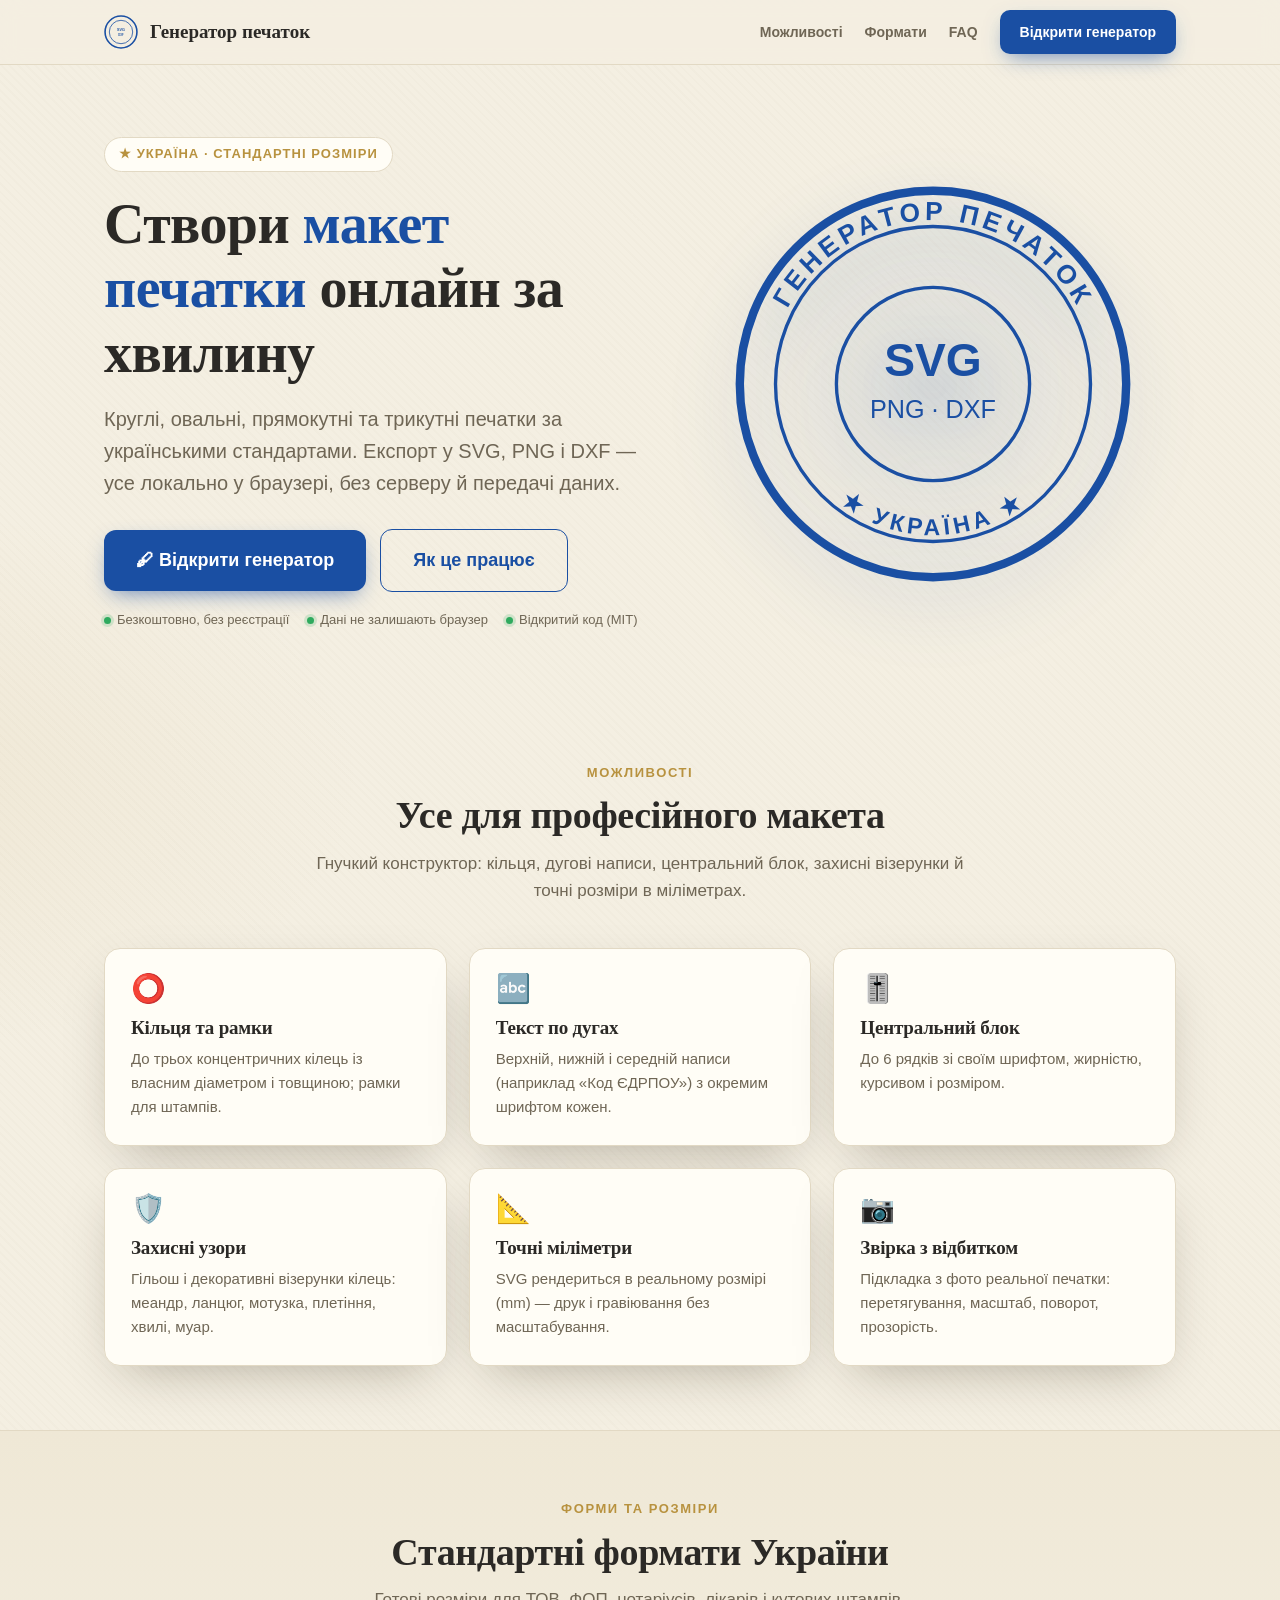
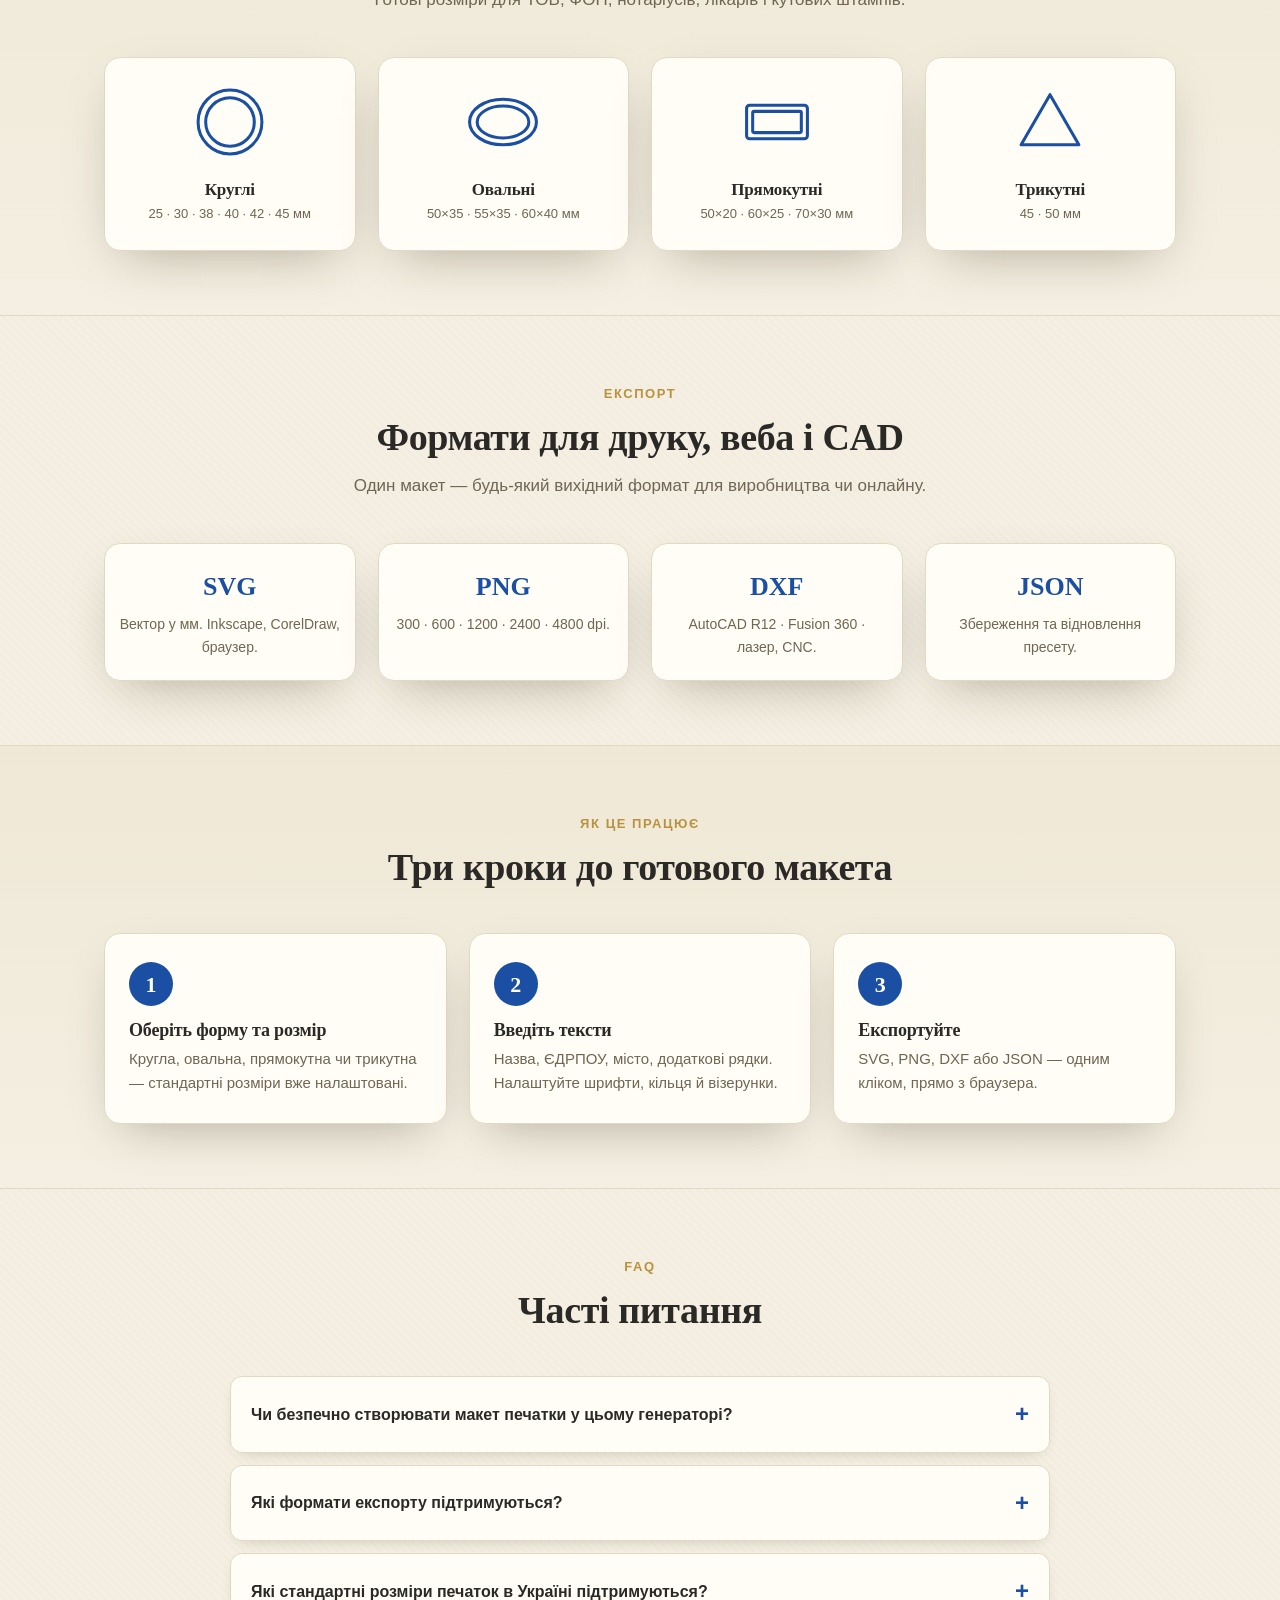
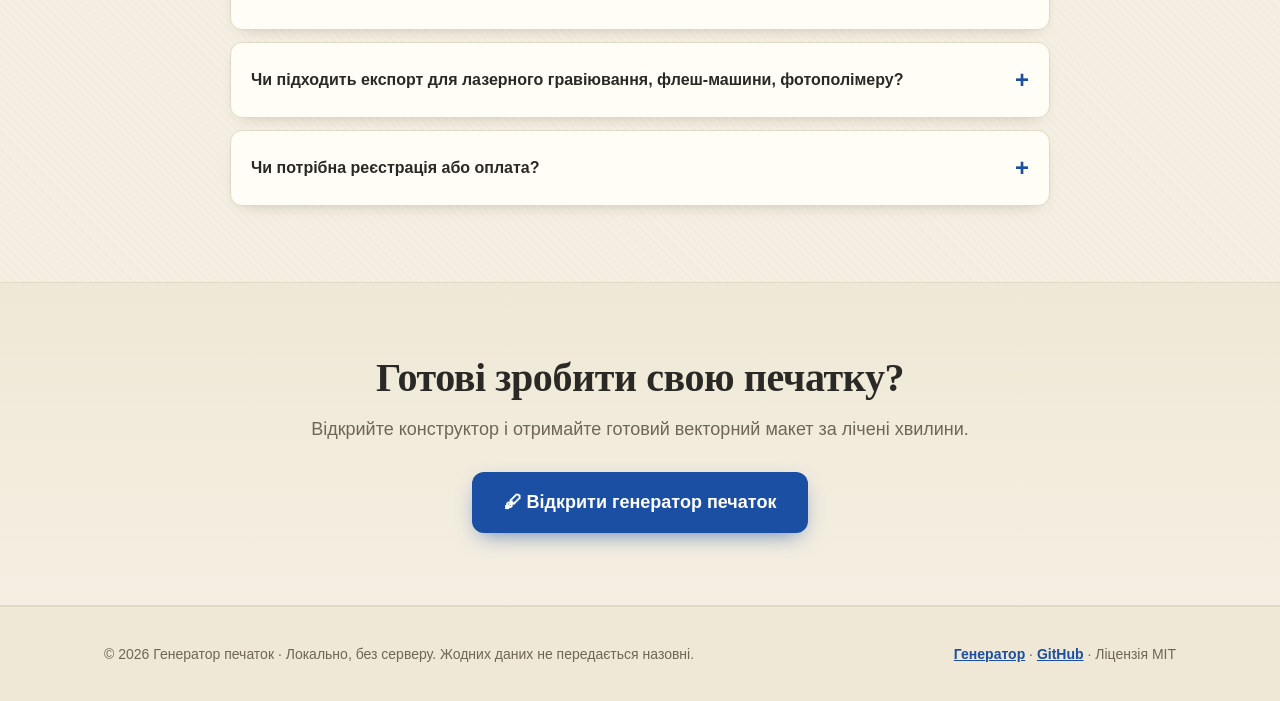
==== commit 4df5e5a0: "fix: adjust inner circle radius in SVG for better visual alignment" ====
--- a/index.html
+++ b/index.html
@@ -181,7 +181,7 @@
             <path id="ringBottom" d="M 100 100 m -72 0 a 72 72 0 1 0 144 0" />
           </defs>
           <circle cx="100" cy="100" r="92" fill="none" stroke="#1a4fa3" stroke-width="4"/>
-          <circle cx="100" cy="100" r="82" fill="none" stroke="#1a4fa3" stroke-width="1.6"/>
+          <circle cx="100" cy="100" r="75" fill="none" stroke="#1a4fa3" stroke-width="1.6"/>
           <circle cx="100" cy="100" r="46" fill="none" stroke="#1a4fa3" stroke-width="1.6"/>
           <g class="ring-text" fill="#1a4fa3" font-family="Arial, sans-serif" font-weight="bold">
             <text font-size="12.5" letter-spacing="2"><textPath href="#ringTop" startOffset="50%" text-anchor="middle">ГЕНЕРАТОР  ПЕЧАТОК</textPath></text>
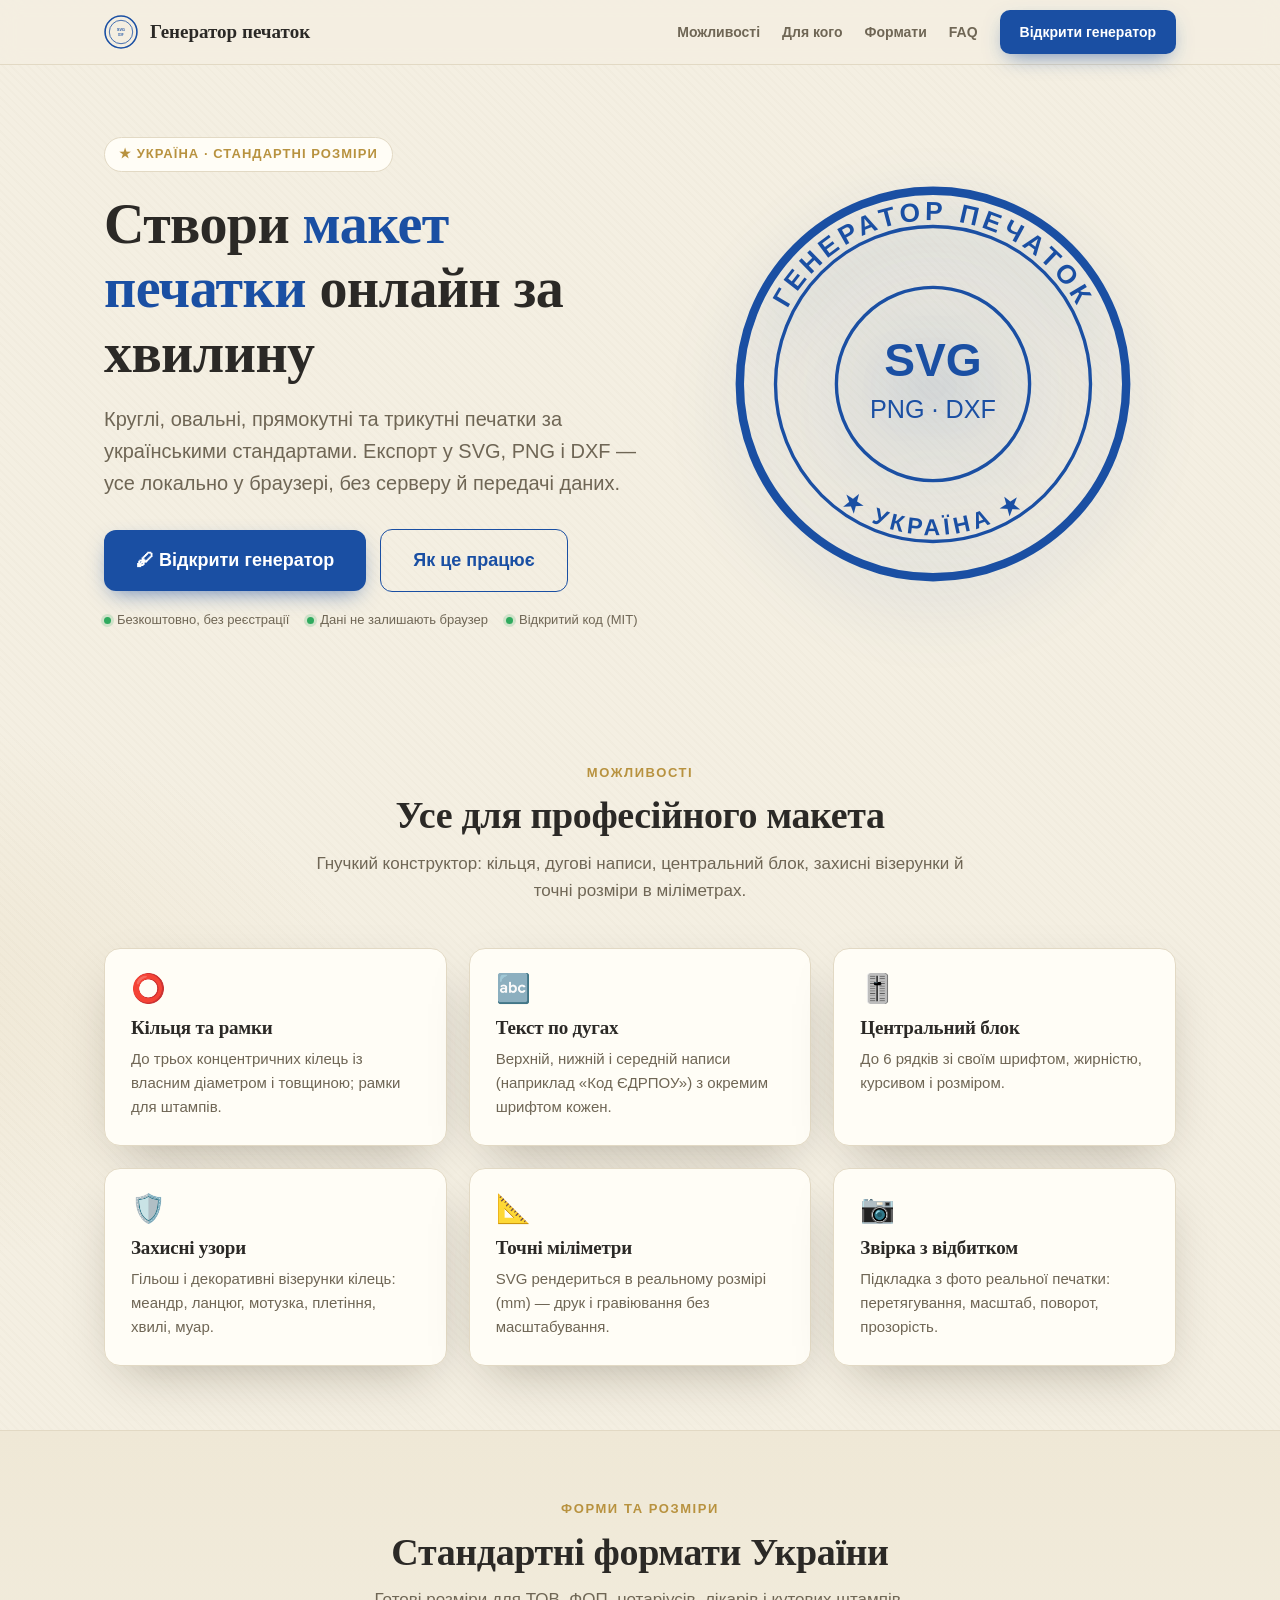
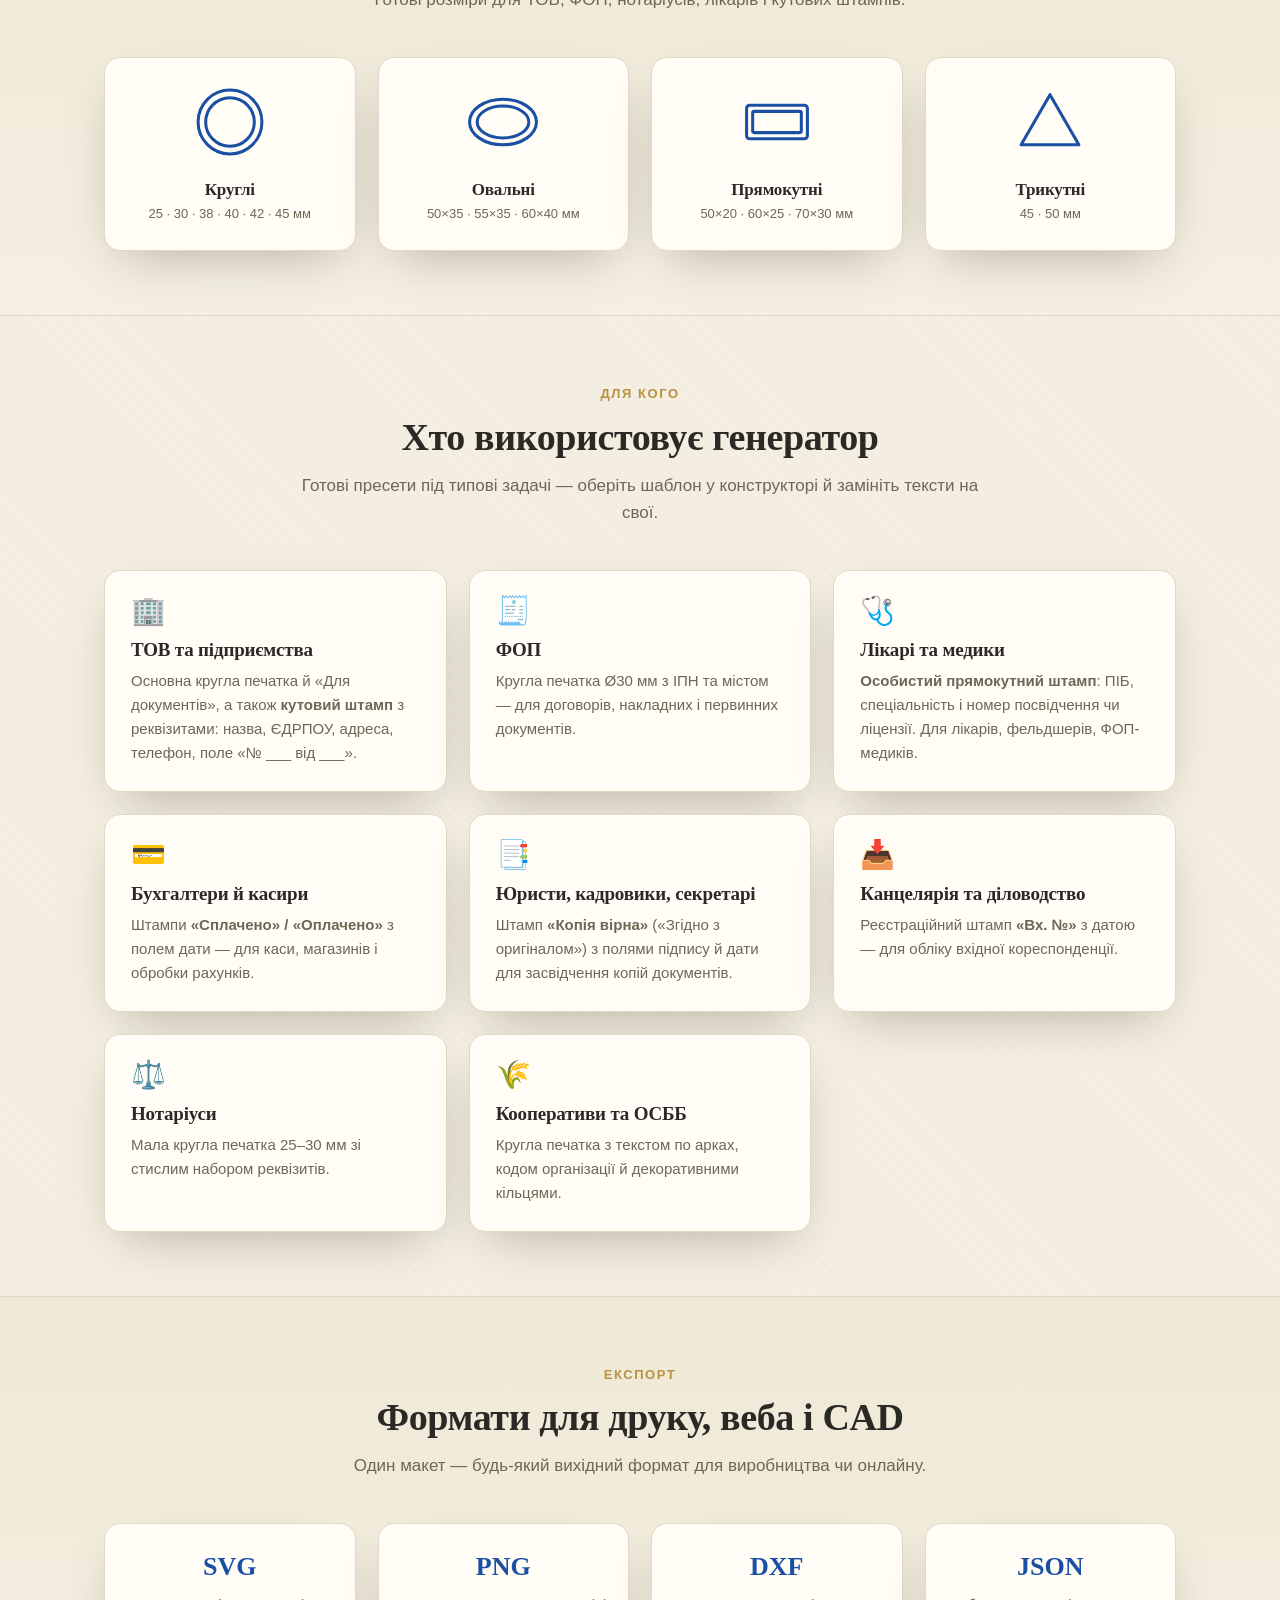
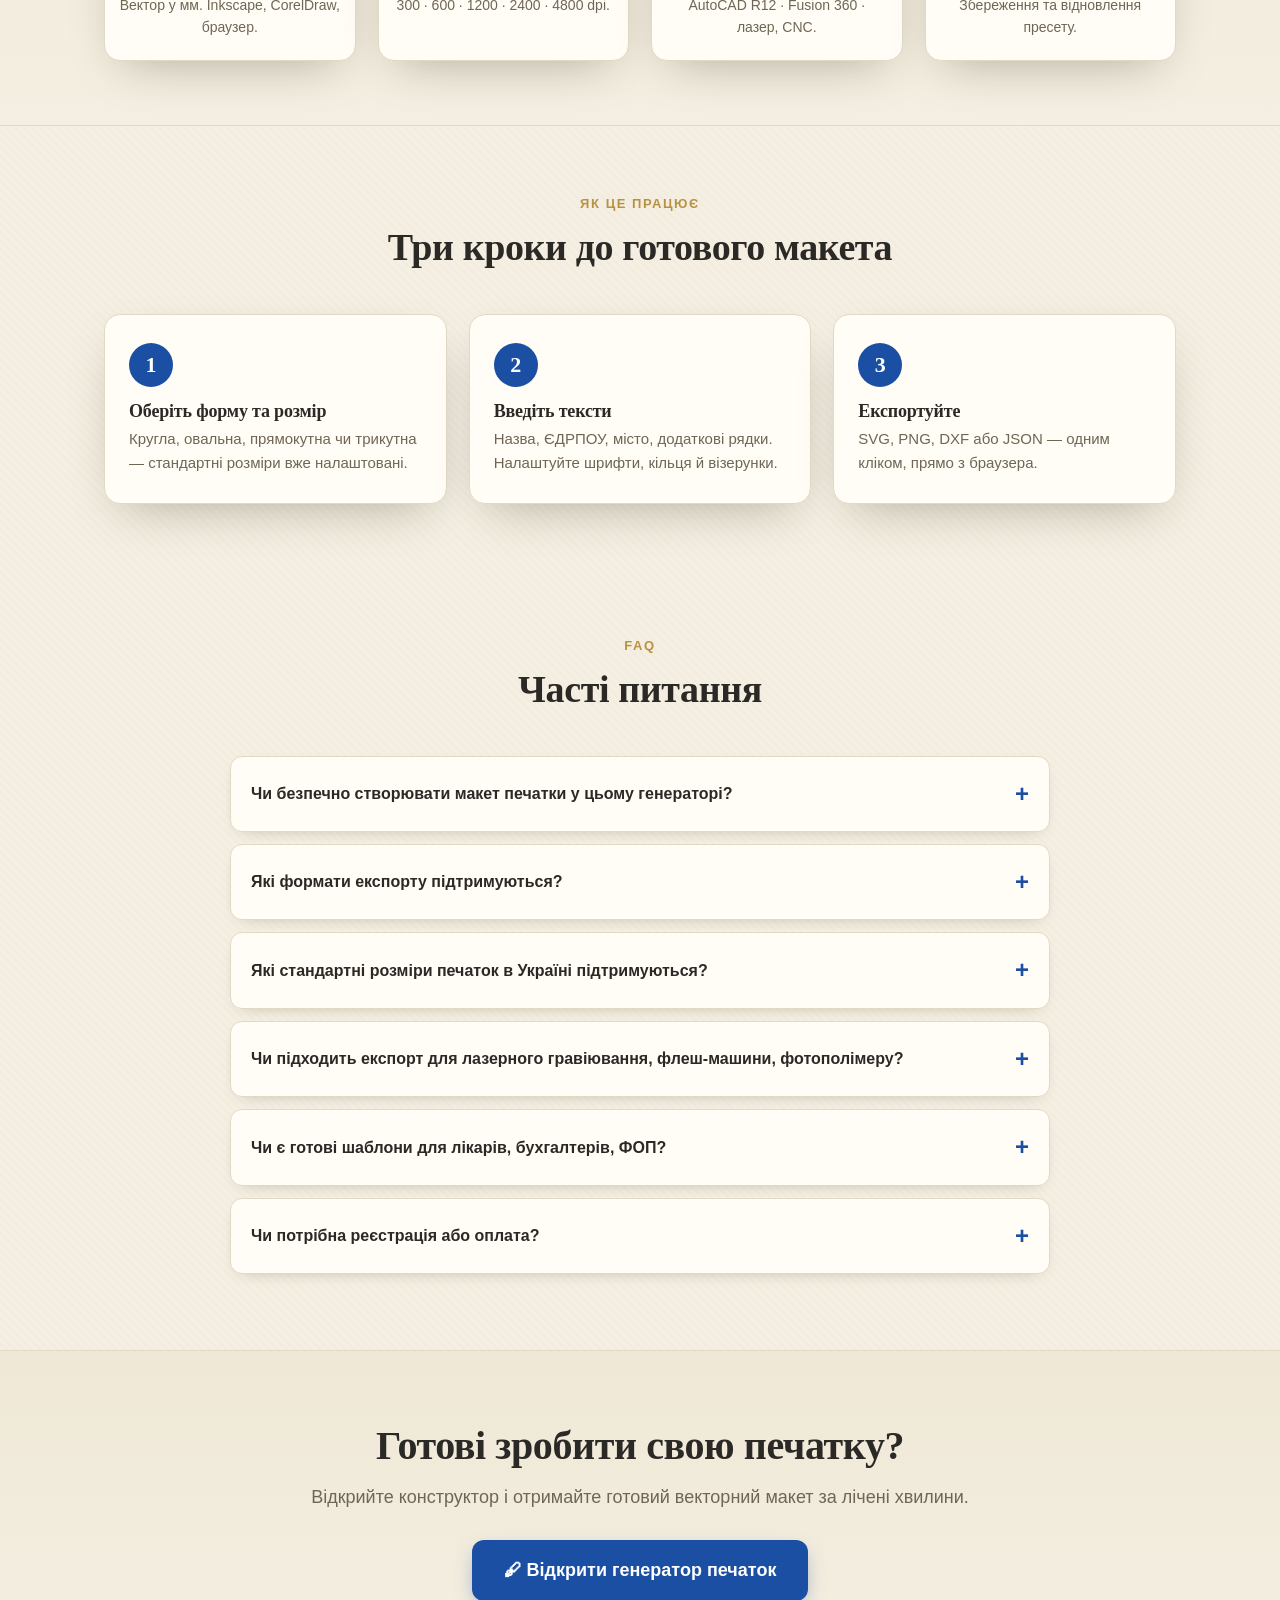
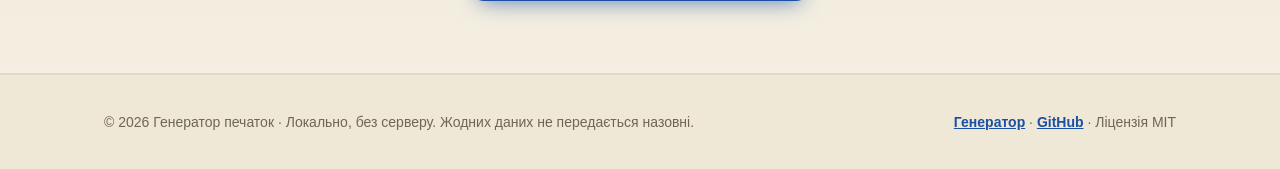
==== commit 200decc9: "feat: додати нові пресети для штампів лікаря, кутового штампа, «Сплачено», «Копія вірна» та «Вх. №»" ====
--- a/index.html
+++ b/index.html
@@ -79,6 +79,7 @@
         "Овальні печатки 50×35, 55×35, 60×40 мм",
         "Прямокутні штампи 50×20, 60×25, 70×30 мм",
         "Трикутні печатки 45, 50 мм",
+        "Готові пресети: штамп лікаря, кутовий штамп, «Сплачено», «Копія вірна», «Вх. №», ТОВ, ФОП, нотаріус",
         "До 3 кілець з настроюваним діаметром і товщиною",
         "Декоративні візерунки кілець і захисні узори (гільош)",
         "Текст по дугах (верх, низ, середина)",
@@ -121,7 +122,8 @@
         { "@type": "Question", "name": "Які формати експорту підтримуються?", "acceptedAnswer": { "@type": "Answer", "text": "SVG (векторний, у реальних міліметрах), PNG (300, 600, 1200, 2400, 4800 dpi), DXF (AutoCAD R12 ASCII для Fusion 360 / AutoCAD) і JSON для збереження налаштувань." } },
         { "@type": "Question", "name": "Які стандартні розміри печаток в Україні підтримуються?", "acceptedAnswer": { "@type": "Answer", "text": "Круглі 25, 30, 38, 40, 42, 45 мм; овальні 50×35, 55×35, 60×40 мм; прямокутні штампи 50×20, 60×25, 70×30 мм; трикутні 45 і 50 мм." } },
         { "@type": "Question", "name": "Чи потрібна реєстрація або оплата?", "acceptedAnswer": { "@type": "Answer", "text": "Ні. Сервіс безкоштовний, без реєстрації, без обмежень кількості генерацій. Код відкритий за ліцензією MIT." } },
-        { "@type": "Question", "name": "Чи можна використовувати макет для виготовлення на лазері або флеш-машині?", "acceptedAnswer": { "@type": "Answer", "text": "Так. Експорт у DXF (AutoCAD R12) та SVG з конвертацією тексту в криві спеціально передбачений для CNC, лазерного гравіювання, флеш-машин і фотополімерних установок." } }
+        { "@type": "Question", "name": "Чи можна використовувати макет для виготовлення на лазері або флеш-машині?", "acceptedAnswer": { "@type": "Answer", "text": "Так. Експорт у DXF (AutoCAD R12) та SVG з конвертацією тексту в криві спеціально передбачений для CNC, лазерного гравіювання, флеш-машин і фотополімерних установок." } },
+        { "@type": "Question", "name": "Чи є готові шаблони для лікарів, бухгалтерів, ФОП?", "acceptedAnswer": { "@type": "Answer", "text": "Так. Є готові пресети: особистий прямокутний штамп лікаря (ПІБ, спеціальність, № посвідчення), кутовий штамп організації з реквізитами, бухгалтерські «Сплачено» / «Оплачено», канцелярські «Копія вірна» та «Вх. №», а також круглі печатки ТОВ, ФОП і нотаріусів. Оберіть пресет і замініть тексти на свої." } }
       ]
     }
   ]
@@ -145,6 +147,7 @@
     </a>
     <nav class="lp-nav">
       <a href="#features">Можливості</a>
+      <a href="#use-cases">Для кого</a>
       <a href="#formats">Формати</a>
       <a href="#faq">FAQ</a>
       <a class="btn" href="app/">Відкрити генератор</a>
@@ -242,8 +245,29 @@
     </div>
   </section>
 
+  <!-- USE CASES / FOR WHOM -->
+  <section id="use-cases" class="section-pad">
+    <div class="wrap">
+      <div class="section-head reveal">
+        <span class="kicker">Для кого</span>
+        <h2>Хто використовує генератор</h2>
+        <p>Готові пресети під типові задачі — оберіть шаблон у конструкторі й замініть тексти на свої.</p>
+      </div>
+      <div class="grid features">
+        <article class="card reveal"><span class="ic">🏢</span><h3>ТОВ та підприємства</h3><p>Основна кругла печатка й «Для документів», а також <b>кутовий штамп</b> з реквізитами: назва, ЄДРПОУ, адреса, телефон, поле «№ ___ від ___».</p></article>
+        <article class="card reveal d1"><span class="ic">🧾</span><h3>ФОП</h3><p>Кругла печатка Ø30 мм з ІПН та містом — для договорів, накладних і первинних документів.</p></article>
+        <article class="card reveal d2"><span class="ic">🩺</span><h3>Лікарі та медики</h3><p><b>Особистий прямокутний штамп</b>: ПІБ, спеціальність і номер посвідчення чи ліцензії. Для лікарів, фельдшерів, ФОП-медиків.</p></article>
+        <article class="card reveal"><span class="ic">💳</span><h3>Бухгалтери й касири</h3><p>Штампи <b>«Сплачено» / «Оплачено»</b> з полем дати — для каси, магазинів і обробки рахунків.</p></article>
+        <article class="card reveal d1"><span class="ic">📑</span><h3>Юристи, кадровики, секретарі</h3><p>Штамп <b>«Копія вірна»</b> («Згідно з оригіналом») з полями підпису й дати для засвідчення копій документів.</p></article>
+        <article class="card reveal d2"><span class="ic">📥</span><h3>Канцелярія та діловодство</h3><p>Реєстраційний штамп <b>«Вх. №»</b> з датою — для обліку вхідної кореспонденції.</p></article>
+        <article class="card reveal"><span class="ic">⚖️</span><h3>Нотаріуси</h3><p>Мала кругла печатка 25–30 мм зі стислим набором реквізитів.</p></article>
+        <article class="card reveal d1"><span class="ic">🌾</span><h3>Кооперативи та ОСББ</h3><p>Кругла печатка з текстом по арках, кодом організації й декоративними кільцями.</p></article>
+      </div>
+    </div>
+  </section>
+
   <!-- FORMATS -->
-  <section id="formats" class="section-pad">
+  <section id="formats" class="section-pad band">
     <div class="wrap">
       <div class="section-head reveal">
         <span class="kicker">Експорт</span>
@@ -260,7 +284,7 @@
   </section>
 
   <!-- STEPS -->
-  <section class="section-pad band">
+  <section class="section-pad">
     <div class="wrap">
       <div class="section-head reveal">
         <span class="kicker">Як це працює</span>
@@ -297,6 +321,10 @@
         <details>
           <summary>Чи підходить експорт для лазерного гравіювання, флеш-машини, фотополімеру?</summary>
           <p>Так. Окрім SVG є експорт у DXF (AutoCAD R12 ASCII) і опція «Текст → криві», які покривають типові вимоги CNC, лазерів і флеш-обладнання.</p>
+        </details>
+        <details>
+          <summary>Чи є готові шаблони для лікарів, бухгалтерів, ФОП?</summary>
+          <p>Так. У конструкторі є готові пресети: особистий прямокутний штамп лікаря (ПІБ, спеціальність, № посвідчення), кутовий штамп організації з реквізитами, бухгалтерські «Сплачено» / «Оплачено», канцелярські «Копія вірна» та «Вх. №», а також круглі печатки ТОВ, ФОП і нотаріусів. Оберіть пресет і замініть тексти на свої.</p>
         </details>
         <details>
           <summary>Чи потрібна реєстрація або оплата?</summary>
